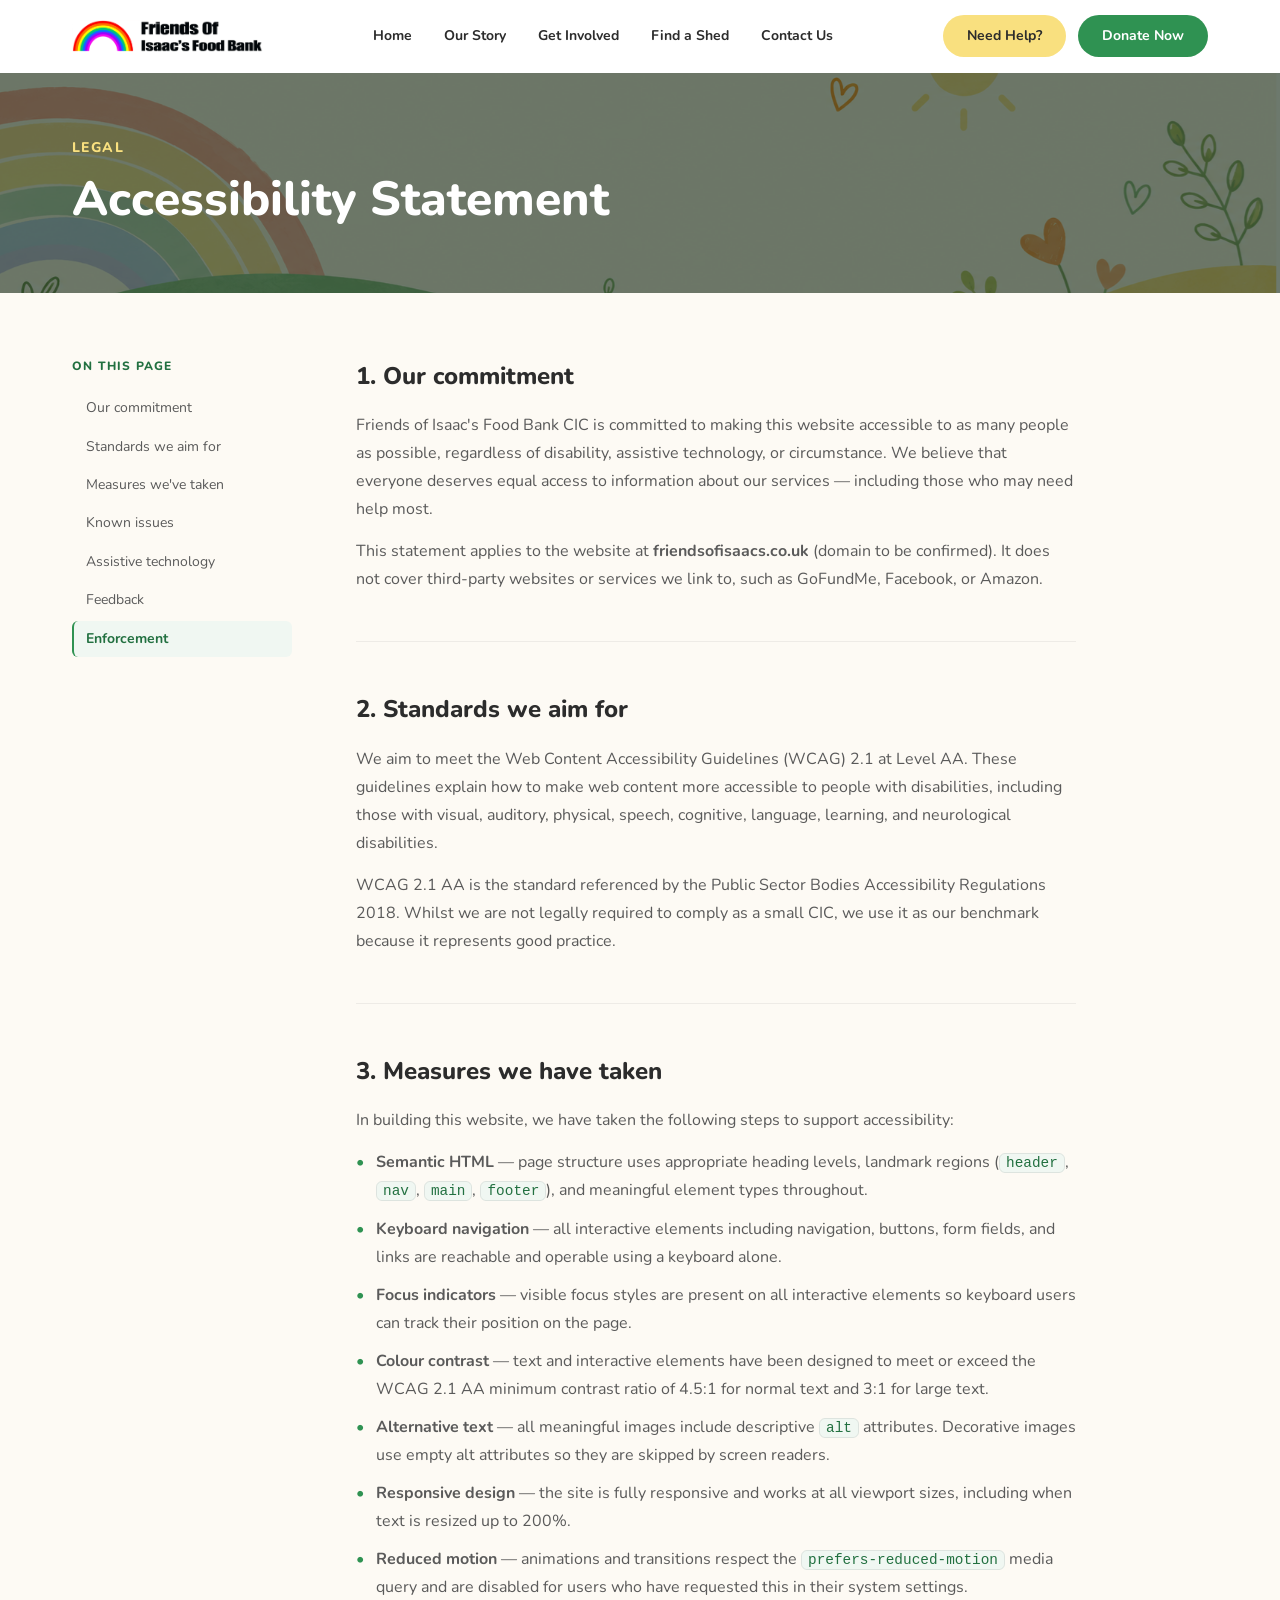
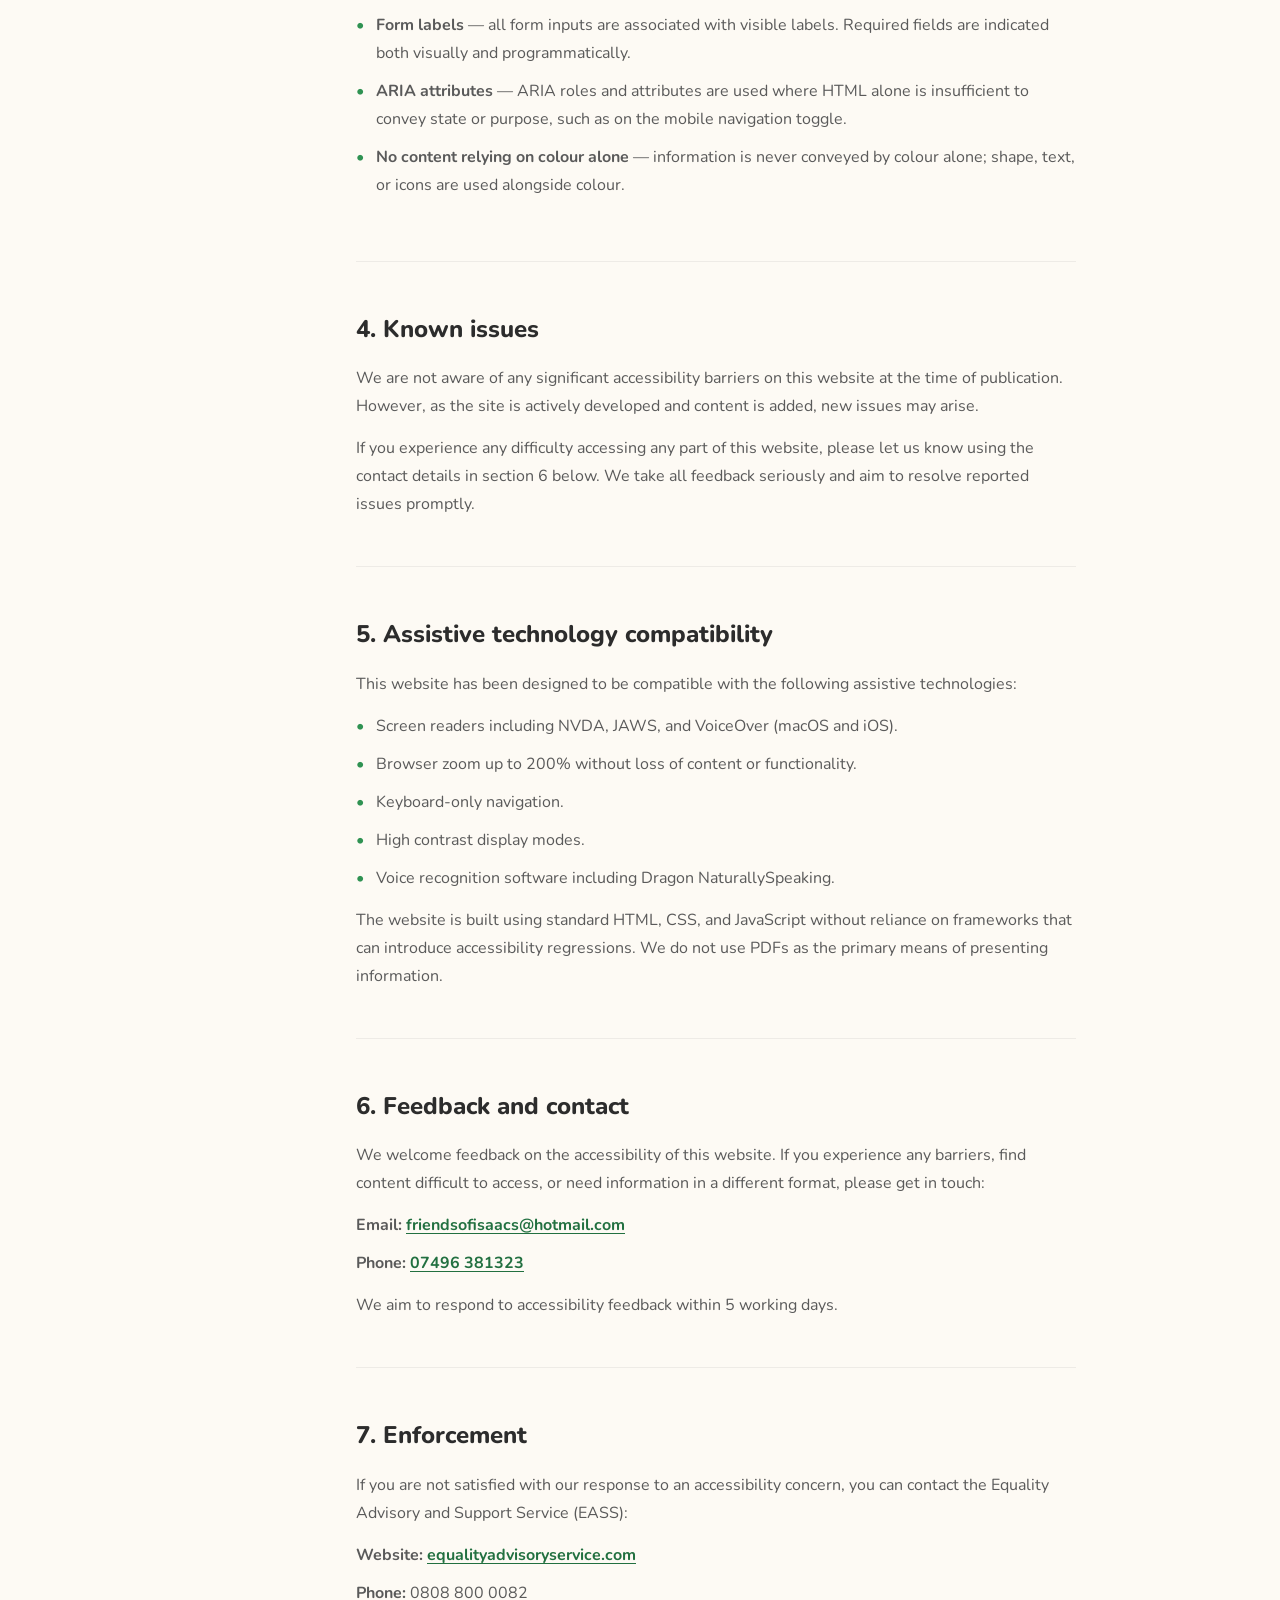
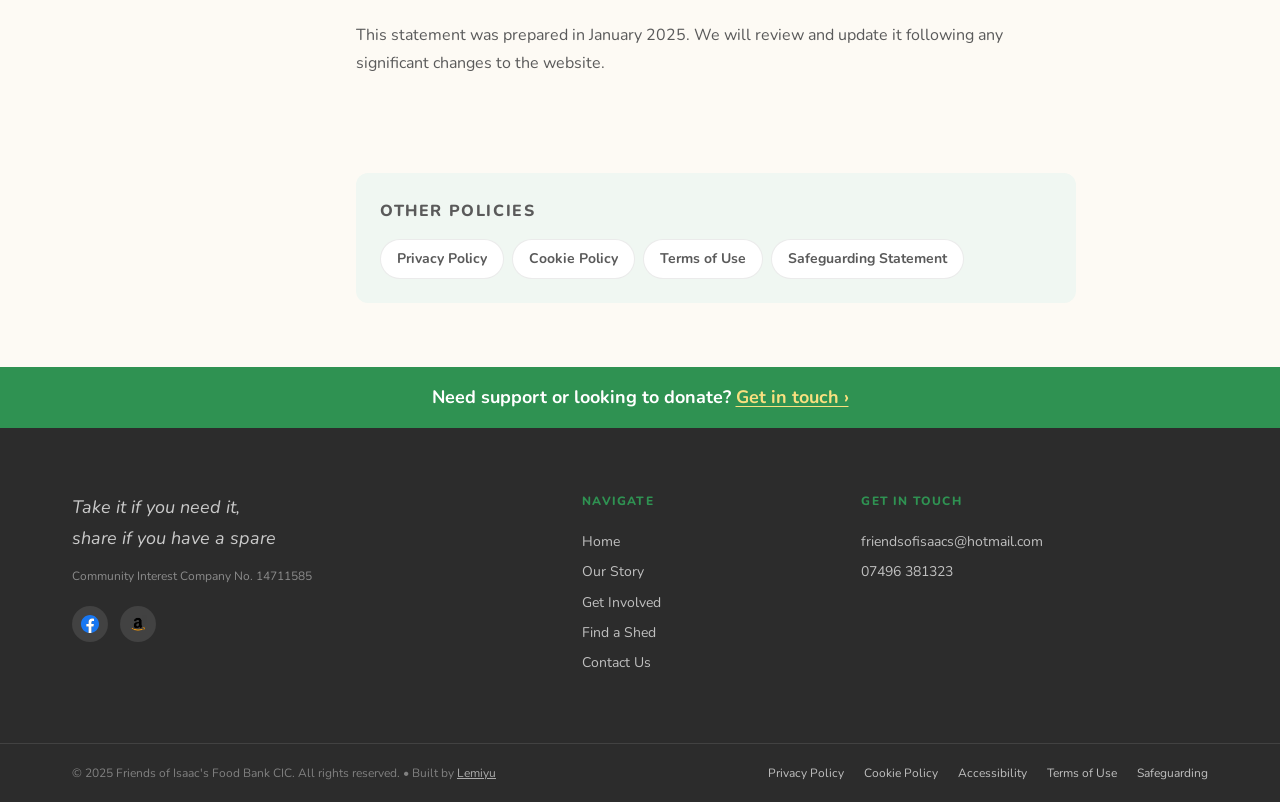
==== accessibility.html @ 3e91b2fd "100626 FD Final development push" ====
<!DOCTYPE html>
<html lang="en">
<head>
  <meta charset="UTF-8" />
  <meta name="viewport" content="width=device-width, initial-scale=1.0" />
  <meta name="description" content="Accessibility Statement for Friends of Isaac's Food Bank CIC. Our commitment to making this website accessible to everyone." />
  <title>Accessibility Statement | Friends of Isaac's Food Bank</title>
  <link rel="preconnect" href="https://fonts.googleapis.com" />
  <link rel="preconnect" href="https://fonts.gstatic.com" crossorigin />
  <link href="https://fonts.googleapis.com/css2?family=Nunito:wght@400;700;800&display=swap" rel="stylesheet" />
  <link rel="stylesheet" href="base.css" />
  <link rel="stylesheet" href="legal.css" />
</head>
<body>

  <!-- ============================================================
       HEADER / NAV
       ============================================================ -->
  <header class="site-header" id="site-header">
    <div class="container header-inner">

      <a href="/" class="header-logo" aria-label="Friends of Isaac's Food Bank — home">
        <img src="assets/foi-logo.webp" alt="Friends of Isaac's Food Bank" height="48" />
      </a>

      <nav class="header-nav" id="header-nav" aria-label="Main navigation">
        <ul class="nav-list">
          <li><a href="/" class="nav-link">Home</a></li>
          <li><a href="/our-story.html" class="nav-link">Our Story</a></li>
          <li><a href="/get-involved.html" class="nav-link">Get Involved</a></li>
          <li><a href="/find-a-shed.html" class="nav-link">Find a Shed</a></li>
          <li><a href="/contact.html" class="nav-link">Contact Us</a></li>
        </ul>
        <div class="nav-mobile-ctas">
          <a href="/contact.html?type=donate" class="btn btn--primary nav-mobile-btn">Donate Now</a>
          <a href="/contact.html?type=help" class="btn btn--secondary-yellow nav-mobile-btn">Need Help?</a>
        </div>
      </nav>

      <div class="header-actions">
        <a href="/contact.html?type=help" class="btn btn--secondary-yellow header-cta header-cta--help">Need Help?</a>
        <a href="/contact.html?type=donate" class="btn btn--primary header-cta">Donate Now</a>
        <button class="hamburger" id="hamburger" aria-label="Open menu" aria-expanded="false" aria-controls="header-nav">
          <img src="assets/hamburger-menu.svg" alt="" aria-hidden="true" id="hamburger-icon" width="28" height="28" />
        </button>
      </div>

    </div>
  </header>


  <!-- ============================================================
       PAGE HERO
       ============================================================ -->
  <section class="page-hero" aria-label="Accessibility Statement">
    <div class="container page-hero-inner">
      <p class="section-label">Legal</p>
      <h1 class="heading-xl">Accessibility Statement</h1>
      <p class="legal-meta">Last updated: January 2025 &bull; Friends of Isaac's Food Bank CIC &bull; Company No. 14711585</p>
    </div>
  </section>


  <!-- ============================================================
       CONTENT
       ============================================================ -->
  <section class="section legal-section">
    <div class="container legal-layout">

      <!-- Sidebar nav -->
      <nav class="legal-nav" aria-label="Jump to section">
        <p class="legal-nav-heading">On this page</p>
        <ul>
          <li><a href="#our-commitment" class="legal-nav-link">Our commitment</a></li>
          <li><a href="#standards" class="legal-nav-link">Standards we aim for</a></li>
          <li><a href="#measures" class="legal-nav-link">Measures we've taken</a></li>
          <li><a href="#known-issues" class="legal-nav-link">Known issues</a></li>
          <li><a href="#assistive-tech" class="legal-nav-link">Assistive technology</a></li>
          <li><a href="#feedback" class="legal-nav-link">Feedback</a></li>
          <li><a href="#enforcement" class="legal-nav-link">Enforcement</a></li>
        </ul>
      </nav>

      <!-- Body -->
      <div class="legal-body">

        <section class="legal-block" id="our-commitment">
          <h2 class="legal-h2">1. Our commitment</h2>
          <p>Friends of Isaac's Food Bank CIC is committed to making this website accessible to as many people as possible, regardless of disability, assistive technology, or circumstance. We believe that everyone deserves equal access to information about our services — including those who may need help most.</p>
          <p>This statement applies to the website at <strong>friendsofisaacs.co.uk</strong> (domain to be confirmed). It does not cover third-party websites or services we link to, such as GoFundMe, Facebook, or Amazon.</p>
        </section>

        <section class="legal-block" id="standards">
          <h2 class="legal-h2">2. Standards we aim for</h2>
          <p>We aim to meet the Web Content Accessibility Guidelines (WCAG) 2.1 at Level AA. These guidelines explain how to make web content more accessible to people with disabilities, including those with visual, auditory, physical, speech, cognitive, language, learning, and neurological disabilities.</p>
          <p>WCAG 2.1 AA is the standard referenced by the Public Sector Bodies Accessibility Regulations 2018. Whilst we are not legally required to comply as a small CIC, we use it as our benchmark because it represents good practice.</p>
        </section>

        <section class="legal-block" id="measures">
          <h2 class="legal-h2">3. Measures we have taken</h2>
          <p>In building this website, we have taken the following steps to support accessibility:</p>
          <ul class="legal-list">
            <li><strong>Semantic HTML</strong> — page structure uses appropriate heading levels, landmark regions (<code>header</code>, <code>nav</code>, <code>main</code>, <code>footer</code>), and meaningful element types throughout.</li>
            <li><strong>Keyboard navigation</strong> — all interactive elements including navigation, buttons, form fields, and links are reachable and operable using a keyboard alone.</li>
            <li><strong>Focus indicators</strong> — visible focus styles are present on all interactive elements so keyboard users can track their position on the page.</li>
            <li><strong>Colour contrast</strong> — text and interactive elements have been designed to meet or exceed the WCAG 2.1 AA minimum contrast ratio of 4.5:1 for normal text and 3:1 for large text.</li>
            <li><strong>Alternative text</strong> — all meaningful images include descriptive <code>alt</code> attributes. Decorative images use empty alt attributes so they are skipped by screen readers.</li>
            <li><strong>Responsive design</strong> — the site is fully responsive and works at all viewport sizes, including when text is resized up to 200%.</li>
            <li><strong>Reduced motion</strong> — animations and transitions respect the <code>prefers-reduced-motion</code> media query and are disabled for users who have requested this in their system settings.</li>
            <li><strong>Form labels</strong> — all form inputs are associated with visible labels. Required fields are indicated both visually and programmatically.</li>
            <li><strong>ARIA attributes</strong> — ARIA roles and attributes are used where HTML alone is insufficient to convey state or purpose, such as on the mobile navigation toggle.</li>
            <li><strong>No content relying on colour alone</strong> — information is never conveyed by colour alone; shape, text, or icons are used alongside colour.</li>
          </ul>
        </section>

        <section class="legal-block" id="known-issues">
          <h2 class="legal-h2">4. Known issues</h2>
          <p>We are not aware of any significant accessibility barriers on this website at the time of publication. However, as the site is actively developed and content is added, new issues may arise.</p>
          <p>If you experience any difficulty accessing any part of this website, please let us know using the contact details in section 6 below. We take all feedback seriously and aim to resolve reported issues promptly.</p>
        </section>

        <section class="legal-block" id="assistive-tech">
          <h2 class="legal-h2">5. Assistive technology compatibility</h2>
          <p>This website has been designed to be compatible with the following assistive technologies:</p>
          <ul class="legal-list">
            <li>Screen readers including NVDA, JAWS, and VoiceOver (macOS and iOS).</li>
            <li>Browser zoom up to 200% without loss of content or functionality.</li>
            <li>Keyboard-only navigation.</li>
            <li>High contrast display modes.</li>
            <li>Voice recognition software including Dragon NaturallySpeaking.</li>
          </ul>
          <p>The website is built using standard HTML, CSS, and JavaScript without reliance on frameworks that can introduce accessibility regressions. We do not use PDFs as the primary means of presenting information.</p>
        </section>

        <section class="legal-block" id="feedback">
          <h2 class="legal-h2">6. Feedback and contact</h2>
          <p>We welcome feedback on the accessibility of this website. If you experience any barriers, find content difficult to access, or need information in a different format, please get in touch:</p>
          <ul class="legal-list legal-list--plain">
            <li><strong>Email:</strong> <a href="mailto:friendsofisaacs@hotmail.com" class="legal-link">friendsofisaacs@hotmail.com</a></li>
            <li><strong>Phone:</strong> <a href="tel:07496381323" class="legal-link">07496 381323</a></li>
          </ul>
          <p>We aim to respond to accessibility feedback within 5 working days.</p>
        </section>

        <section class="legal-block" id="enforcement">
          <h2 class="legal-h2">7. Enforcement</h2>
          <p>If you are not satisfied with our response to an accessibility concern, you can contact the Equality Advisory and Support Service (EASS):</p>
          <ul class="legal-list legal-list--plain">
            <li><strong>Website:</strong> <a href="https://www.equalityadvisoryservice.com" target="_blank" rel="noopener noreferrer" class="legal-link">equalityadvisoryservice.com</a></li>
            <li><strong>Phone:</strong> 0808 800 0082</li>
          </ul>
          <p>This statement was prepared in January 2025. We will review and update it following any significant changes to the website.</p>
        </section>

        <div class="legal-other-docs">
          <p class="legal-other-docs-label">Other policies</p>
          <div class="legal-other-docs-links">
            <a href="/privacy-policy.html" class="legal-other-link">Privacy Policy</a>
            <a href="/cookie-policy.html" class="legal-other-link">Cookie Policy</a>
            <a href="/terms.html" class="legal-other-link">Terms of Use</a>
            <a href="/safeguarding.html" class="legal-other-link">Safeguarding Statement</a>
          </div>
        </div>

      </div>
    </div>
  </section>


  <!-- ============================================================
       PRE-FOOTER CTA STRIPE
       ============================================================ -->
  <div class="prefooter-stripe">
    <div class="container prefooter-inner">
      <p class="prefooter-text">Need support or looking to donate? <a href="/contact.html" class="prefooter-link">Get in touch &rsaquo;</a></p>
    </div>
  </div>


  <!-- ============================================================
       FOOTER
       ============================================================ -->
  <footer class="site-footer" aria-label="Site footer">
    <div class="container footer-inner">

      <div class="footer-brand">
        <p class="footer-tagline">Take it if you need it,<br />share if you have a spare</p>
        <p class="footer-cic">Community Interest Company No. 14711585</p>
        <div class="footer-social">
          <a href="https://www.facebook.com/FriendsofIsaacsFoodBank" target="_blank" rel="noopener noreferrer" aria-label="Facebook" class="footer-social-link">
            <img src="assets/facebook.svg" alt="Facebook" width="18" height="18" />
          </a>
          <a href="https://www.amazon.co.uk/hz/wishlist/ls/SWV1YE7PH01U?ref_=wl_share" target="_blank" rel="noopener noreferrer" aria-label="Amazon Wishlist" class="footer-social-link">
            <img src="assets/amazon.avif" alt="Amazon Wishlist" width="18" height="18" />
          </a>
        </div>
      </div>

      <nav class="footer-nav" aria-label="Footer navigation">
        <p class="footer-nav-heading">Navigate</p>
        <ul>
          <li><a href="/" class="footer-link">Home</a></li>
          <li><a href="/our-story.html" class="footer-link">Our Story</a></li>
          <li><a href="/get-involved.html" class="footer-link">Get Involved</a></li>
          <li><a href="/find-a-shed.html" class="footer-link">Find a Shed</a></li>
          <li><a href="/contact.html" class="footer-link">Contact Us</a></li>
        </ul>
      </nav>

      <div class="footer-contact">
        <p class="footer-nav-heading">Get in Touch</p>
        <ul>
          <li><a href="mailto:friendsofisaacs@hotmail.com" class="footer-link">friendsofisaacs@hotmail.com</a></li>
          <li><a href="tel:07496381323" class="footer-link">07496 381323</a></li>
        </ul>
      </div>

    </div>

    <div class="footer-legal">
      <div class="container footer-legal-inner">
        <p>&copy; 2025 Friends of Isaac's Food Bank CIC. All rights reserved. &bull; Built by <a href="https://www.lemiyu.com" target="_blank" rel="noopener noreferrer" class="footer-legal-link">Lemiyu</a></p>
        <ul class="footer-legal-links">
          <li><a href="/privacy-policy.html" class="footer-link">Privacy Policy</a></li>
          <li><a href="/cookie-policy.html" class="footer-link">Cookie Policy</a></li>
          <li><a href="/accessibility.html" class="footer-link">Accessibility</a></li>
          <li><a href="/terms.html" class="footer-link">Terms of Use</a></li>
          <li><a href="/safeguarding.html" class="footer-link">Safeguarding</a></li>
        </ul>
      </div>
    </div>
  </footer>


  <!-- ============================================================
       JAVASCRIPT
       ============================================================ -->
  <script>
    const hamburger = document.getElementById('hamburger');
    const hamburgerIcon = document.getElementById('hamburger-icon');
    const nav = document.getElementById('header-nav');

    hamburger.addEventListener('click', () => {
      const isOpen = nav.classList.toggle('is-open');
      hamburger.setAttribute('aria-expanded', isOpen);
      hamburger.setAttribute('aria-label', isOpen ? 'Close menu' : 'Open menu');
      hamburgerIcon.src = isOpen ? 'assets/hamburger-close.svg' : 'assets/hamburger-menu.svg';
    });

    document.addEventListener('click', (e) => {
      if (!hamburger.contains(e.target) && !nav.contains(e.target)) {
        nav.classList.remove('is-open');
        hamburger.setAttribute('aria-expanded', false);
        hamburger.setAttribute('aria-label', 'Open menu');
        hamburgerIcon.src = 'assets/hamburger-menu.svg';
      }
    });

    document.addEventListener('keydown', (e) => {
      if (e.key === 'Escape' && nav.classList.contains('is-open')) {
        nav.classList.remove('is-open');
        hamburger.setAttribute('aria-expanded', false);
        hamburger.setAttribute('aria-label', 'Open menu');
        hamburgerIcon.src = 'assets/hamburger-menu.svg';
        hamburger.focus();
      }
    });

    const header = document.getElementById('site-header');
    window.addEventListener('scroll', () => {
      header.classList.toggle('is-scrolled', window.scrollY > 10);
    });

    const sections = document.querySelectorAll('.legal-block');
    const navLinks = document.querySelectorAll('.legal-nav-link');

    const observer = new IntersectionObserver((entries) => {
      entries.forEach(entry => {
        if (entry.isIntersecting) {
          navLinks.forEach(link => link.classList.remove('is-active'));
          const active = document.querySelector(`.legal-nav-link[href="#${entry.target.id}"]`);
          if (active) active.classList.add('is-active');
        }
      });
    }, { rootMargin: '-20% 0px -70% 0px' });

    sections.forEach(s => observer.observe(s));
  </script>

</body>
</html>
---- base.css ----
/* ============================================================
   BASE.CSS — Friends of Isaac's Food Bank CIC
   Global tokens, resets, and utility classes
   ============================================================ */

/* ------------------------------------------------------------
   1. DESIGN TOKENS
   ------------------------------------------------------------ */
:root {

  /* Colours */
  --primary:        #2f9252;
  --primary-dark:   #227040;
  --secondary:      #F9E07F;
  --accent:         #F4A96A;
  --bg-light:       #FDFAF4;
  --bg-section:     #F0F7F2;
  --text-dark:      #2C2C2C;
  --text-mid:       #5A5A5A;
  --white:          #FFFFFF;

  /* Typography */
  --font-base:      'Nunito', sans-serif;
  --fw-regular:     400;
  --fw-bold:        700;
  --fw-extrabold:   800;

  --fs-xs:          0.75rem;    /* 12px */
  --fs-sm:          0.875rem;   /* 14px */
  --fs-base:        1rem;       /* 16px */
  --fs-md:          1.125rem;   /* 18px */
  --fs-lg:          1.25rem;    /* 20px */
  --fs-xl:          1.5rem;     /* 24px */
  --fs-2xl:         2rem;       /* 32px */
  --fs-3xl:         2.5rem;     /* 40px */
  --fs-4xl:         3rem;       /* 48px */

  --lh-tight:       1.2;
  --lh-base:        1.6;
  --lh-relaxed:     1.75;

  /* Layout */
  --max-width:      1200px;
  --padding-x:      32px;
  --padding-x-mob:  16px;
  --padding-y:      64px;
  --padding-y-mob:  32px;

  /* Border radius */
  --radius-sm:      6px;
  --radius-md:      12px;
  --radius-lg:      20px;
  --radius-full:    9999px;

  /* Shadows */
  --shadow-sm:      0 1px 3px rgba(0,0,0,0.08);
  --shadow-md:      0 4px 16px rgba(0,0,0,0.10);
  --shadow-lg:      0 8px 32px rgba(0,0,0,0.12);

  /* Transitions */
  --transition:     0.2s ease;

  /* Nav */
  --nav-height:     72px;
}

/* ------------------------------------------------------------
   2. RESET & BASE
   ------------------------------------------------------------ */
*, *::before, *::after {
  box-sizing: border-box;
  margin: 0;
  padding: 0;
}

html {
  scroll-behavior: smooth;
}

body {
  font-family: var(--font-base);
  font-size: var(--fs-base);
  font-weight: var(--fw-regular);
  color: var(--text-dark);
  background-color: var(--bg-light);
  line-height: var(--lh-base);
  -webkit-font-smoothing: antialiased;
}

img, svg {
  display: block;
  max-width: 100%;
}

a {
  color: inherit;
  text-decoration: none;
}

ul, ol {
  list-style: none;
}

button {
  font-family: var(--font-base);
  cursor: pointer;
  border: none;
  background: none;
}

/* ------------------------------------------------------------
   3. CONTAINER
   ------------------------------------------------------------ */
.container {
  width: 100%;
  max-width: var(--max-width);
  margin-left: auto;
  margin-right: auto;
  padding-left: var(--padding-x);
  padding-right: var(--padding-x);
}

@media (max-width: 768px) {
  .container {
    padding-left: var(--padding-x-mob);
    padding-right: var(--padding-x-mob);
  }
}

/* ------------------------------------------------------------
   4. SECTION SPACING
   ------------------------------------------------------------ */
.section {
  padding-top: var(--padding-y);
  padding-bottom: var(--padding-y);
}

.section--alt {
  background-color: var(--bg-section);
}

@media (max-width: 768px) {
  .section {
    padding-top: var(--padding-y-mob);
    padding-bottom: var(--padding-y-mob);
  }
}

/* ------------------------------------------------------------
   5. TYPOGRAPHY UTILITIES
   ------------------------------------------------------------ */
.heading-xl {
  font-size: var(--fs-4xl);
  font-weight: var(--fw-extrabold);
  line-height: var(--lh-tight);
}

.heading-lg {
  font-size: var(--fs-3xl);
  font-weight: var(--fw-extrabold);
  line-height: var(--lh-tight);
}

.heading-md {
  font-size: var(--fs-2xl);
  font-weight: var(--fw-extrabold);
  line-height: var(--lh-tight);
}

.heading-sm {
  font-size: var(--fs-xl);
  font-weight: var(--fw-bold);
  line-height: var(--lh-tight);
}

.subheading {
  font-size: var(--fs-md);
  font-weight: var(--fw-regular);
  color: var(--text-mid);
  line-height: var(--lh-relaxed);
}

.section-label {
  font-size: var(--fs-sm);
  font-weight: var(--fw-extrabold);
  text-transform: uppercase;
  letter-spacing: 0.1em;
  color: var(--primary-dark);
  margin-bottom: 8px;
}

@media (max-width: 768px) {
  .heading-xl { font-size: var(--fs-3xl); }
  .heading-lg { font-size: var(--fs-2xl); }
  .heading-md { font-size: var(--fs-xl); }
}

/* ------------------------------------------------------------
   6. BUTTONS
   ------------------------------------------------------------ */
.btn {
  display: inline-flex;
  align-items: center;
  justify-content: center;
  gap: 8px;
  padding: 14px 28px;
  font-size: var(--fs-base);
  font-weight: var(--fw-bold);
  border-radius: var(--radius-full);
  transition: background-color var(--transition), transform var(--transition), box-shadow var(--transition);
  white-space: nowrap;
}

.btn:hover {
  transform: translateY(-1px);
  box-shadow: var(--shadow-md);
}

.btn:active {
  transform: translateY(0);
}

.btn--primary {
  background-color: var(--primary);
  color: var(--white);
  padding-left: 24px;
  padding-right: 24px;
}

.btn--primary:hover {
  background-color: var(--primary-dark);
}

.btn--secondary {
  background-color: var(--white);
  color: var(--text-dark);
  border: 2px solid var(--white);
  padding-left: 24px;
  padding-right: 24px;
}

.btn--secondary:hover {
  background-color: transparent;
  color: var(--white);
}

.btn--outline {
  background-color: transparent;
  color: var(--primary-dark);
  border: 2px solid var(--primary);
}

.btn--outline:hover {
  background-color: var(--primary);
  color: var(--white);
}

/* ------------------------------------------------------------
   7. CARDS
   ------------------------------------------------------------ */
.card {
  background-color: var(--white);
  border-radius: var(--radius-md);
  box-shadow: var(--shadow-sm);
  overflow: hidden;
}

/* ------------------------------------------------------------
   8. VISUALLY HIDDEN (Accessibility)
   ------------------------------------------------------------ */
.visually-hidden {
  position: absolute;
  width: 1px;
  height: 1px;
  padding: 0;
  margin: -1px;
  overflow: hidden;
  clip: rect(0,0,0,0);
  white-space: nowrap;
  border: 0;
}

/* ------------------------------------------------------------
   9. REDUCED MOTION
   ------------------------------------------------------------ */
@media (prefers-reduced-motion: reduce) {
  *, *::before, *::after {
    animation-duration: 0.01ms !important;
    transition-duration: 0.01ms !important;
  }
}

/* ------------------------------------------------------------
   10. MOBILE BUTTON FULL WIDTH
   ------------------------------------------------------------ */
@media (max-width: 768px) {
  .btn {
    justify-content: center;
  }
}


/* ============================================================
   INDEX.CSS — Friends of Isaac's Food Bank CIC
   Homepage-specific styles
   ============================================================ */


/* ------------------------------------------------------------
   HEADER
   ------------------------------------------------------------ */
.site-header {
  position: sticky;
  top: 0;
  z-index: 100;
  background-color: var(--white);
  border-bottom: 1px solid transparent;
  transition: border-color var(--transition), box-shadow var(--transition);
}

.site-header.is-scrolled {
  border-color: rgba(0,0,0,0.08);
  box-shadow: var(--shadow-sm);
}

.header-inner {
  display: flex;
  align-items: center;
  justify-content: space-between;
  gap: 24px;
  height: var(--nav-height);
}

.header-logo img {
  height: 32px;
  width: auto;
}

/* Nav */
.header-nav {
  flex: 1;
}

.nav-list {
  display: flex;
  align-items: center;
  justify-content: center;
  gap: 4px;
}

.nav-link {
  font-size: var(--fs-sm);
  font-weight: var(--fw-bold);
  color: var(--text-dark);
  padding: 8px 14px;
  border-radius: var(--radius-full);
  transition: background-color var(--transition), color var(--transition);
}

.nav-link:hover,
.nav-link--active {
  background-color: var(--bg-section);
  color: var(--primary-dark);
}

/* Mobile CTA buttons — hidden on desktop */
.nav-mobile-ctas {
  display: none;
}

/* Header actions */
.header-actions {
  display: flex;
  align-items: center;
  gap: 12px;
  flex-shrink: 0;
}

.header-cta {
  padding: 10px 24px;
  font-size: var(--fs-sm);
}

/* Hamburger — hidden on desktop */
.hamburger {
  display: none;
  align-items: center;
  justify-content: center;
  width: 40px;
  height: 40px;
  flex-shrink: 0;
  background: none;
  border: none;
  padding: 0;
}

/* Secondary yellow button */
.btn--secondary-yellow {
  background-color: var(--secondary);
  color: var(--text-dark);
 padding-left: 24px;
 padding-right: 24px;
}

.btn--secondary-yellow:hover {
  background-color: #f3ce47;
}

/* Mobile nav */
@media (max-width: 999px) {

  .hamburger {
    display: flex;
  }

  .header-nav {
    display: none;
    position: absolute;
    top: var(--nav-height);
    left: 0;
    right: 0;
    background-color: var(--white);
    border-bottom: 1px solid rgba(0,0,0,0.08);
    box-shadow: var(--shadow-md);
    padding: 16px var(--padding-x-mob) 24px;
  }

  .header-nav.is-open {
    display: block;
  }

  .nav-list {
    flex-direction: column;
    align-items: stretch;
    gap: 4px;
  }

  .nav-link {
    display: block;
    width: 100%;
    padding: 12px 16px;
    font-size: var(--fs-base);
  }

  .nav-mobile-ctas {
    display: flex;
    flex-direction: column;
    gap: 10px;
    margin-top: 16px;
    padding-top: 16px;
    border-top: 1px solid rgba(0,0,0,0.06);
  }

  .nav-mobile-btn {
    width: 100%;
    justify-content: center;
    padding: 14px;
  }

  .header-cta--help {
    display: none;
  }

  .header-cta:not(.header-cta--help) {
    display: none;
  }
}


/* ------------------------------------------------------------
   HERO
   ------------------------------------------------------------ */
.hero {
  position: relative;
  min-height: 600px;
  display: flex;
  align-items: center;
}

.hero-media {
  position: absolute;
  inset: 0;
  z-index: 0;
}

.hero-img {
  width: 100%;
  height: 100%;
  object-fit: cover;
  object-position: center top;
}

.hero-overlay {
  position: absolute;
  inset: 0;
  background: linear-gradient(
    to right,
    rgba(20, 40, 20, 0.78) 0%,
    rgba(20, 40, 20, 0.50) 55%,
    rgba(20, 40, 20, 0.15) 100%
  );
}

.hero-content {
  position: relative;
  z-index: 1;
  padding-top: var(--padding-y);
  padding-bottom: var(--padding-y);
  color: var(--white);
}

.hero-eyebrow {
  font-size: var(--fs-sm);
  font-weight: var(--fw-extrabold);
  text-transform: uppercase;
  letter-spacing: 0.12em;
  color: var(--secondary);
  margin-bottom: 16px;
}

.hero-headline {
  font-size: 4rem;
  font-weight: var(--fw-extrabold);
  line-height: var(--lh-tight);
  margin-bottom: 20px;
  max-width: 720px;
}

.hero-sub {
  font-size: var(--fs-xl);
  font-weight: 700;
  line-height: var(--lh-relaxed);
  color: rgba(255,255,255,0.88);
  max-width: 520px;
  margin-bottom: 36px;
}

.hero-actions {
  display: flex;
  gap: 16px;
  flex-wrap: wrap;
}

@media (max-width: 768px) {
  .hero {
    min-height: 500px;
  }
  
  .hero-sub {
    display: none;
    }

  .hero-headline {
    font-size: var(--fs-4xl);
  }
  .hero-content {
    padding-top: var(--padding-y-mob);
    padding-bottom: var(--padding-y-mob);
  }
}

@media (max-width: 480px) {
  .hero-headline {
    font-size: var(--fs-3xl);
  }
  .hero-actions {
    flex-direction: column;
  }
  .hero-actions .btn {
    width: 100%;
    text-align: center;
  }
}

@media (max-width: 768px) {
  .hero-img {
    object-position: center right;
  }
}

/* ------------------------------------------------------------
   IMPACT STRIP
   ------------------------------------------------------------ */
.impact-grid {
  display: grid;
  grid-template-columns: repeat(3, 1fr);
  gap: 24px;
}

.impact-card {
  background-color: var(--white);
  border-radius: var(--radius-md);
  box-shadow: var(--shadow-sm);
  overflow: hidden;
  display: flex;
  flex-direction: column;
  transition: box-shadow var(--transition), transform var(--transition);
}

.impact-card:hover {
  box-shadow: var(--shadow-md);
  transform: translateY(-2px);
}

.impact-icon {
  height: 180px;
  overflow: hidden;
}

.impact-icon-img {
  width: 100%;
  height: 100%;
  object-fit: cover;
}

.impact-card-title {
  font-size: var(--fs-xl);
  font-weight: var(--fw-extrabold);
  padding: 20px 24px 8px;
}

.impact-card-text {
  font-size: var(--fs-sm);
  color: var(--text-mid);
  padding: 0 24px;
  line-height: var(--lh-relaxed);
  flex: 1;
}

.impact-card-btn {
  margin: 20px 24px 24px;
  align-self: flex-start;
}

@media (max-width: 768px) {
  .impact-grid {
    grid-template-columns: 1fr;
    gap: 16px;
  }
  .impact-icon {
    height: 200px;
  }
}


/* ------------------------------------------------------------
   STORY BRIEF
   ------------------------------------------------------------ */
.story-brief-inner {
  display: grid;
  grid-template-columns: 1fr 1fr;
  gap: 64px;
  align-items: center;
}

.story-brief-text {
  display: flex;
  flex-direction: column;
  align-items: flex-start;
  gap: 16px;
}

.story-img {
  width: 100%;
  height: 420px;
  object-fit: cover;
  border-radius: var(--radius-lg);
  box-shadow: var(--shadow-lg);
}

@media (max-width: 900px) {
  .story-brief-inner {
    grid-template-columns: 1fr;
    gap: 32px;
  }
  .story-img {
    height: 280px;
  }
}


/* ------------------------------------------------------------
   GET INVOLVED
   ------------------------------------------------------------ */
.section-header {
  text-align: center;
  margin-bottom: 48px;
}

.section-header .heading-md {
  margin-top: 8px;
}

.get-involved-grid {
  display: grid;
  grid-template-columns: repeat(3, 1fr);
  gap: 24px;
}

.gi-card {
  background-color: var(--white);
  border-radius: var(--radius-md);
  box-shadow: var(--shadow-sm);
  overflow: hidden;
  display: flex;
  flex-direction: column;
  transition: box-shadow var(--transition), transform var(--transition);
}

.gi-card:hover {
  box-shadow: var(--shadow-md);
  transform: translateY(-2px);
}

.gi-card-img-wrap {
  height: 220px;
  overflow: hidden;
}

.gi-card-img {
  width: 100%;
  height: 100%;
  object-fit: cover;
  transition: transform 0.4s ease;
}

.gi-card:hover .gi-card-img {
  transform: scale(1.03);
}

.gi-card-body {
  padding: 24px;
  display: flex;
  flex-direction: column;
  gap: 12px;
  flex: 1;
}

.gi-card-title {
  font-size: var(--fs-lg);
  font-weight: var(--fw-extrabold);
}

.gi-card-text {
  font-size: var(--fs-sm);
  color: var(--text-mid);
  line-height: var(--lh-relaxed);
  flex: 1;
}

@media (max-width: 900px) {
  .get-involved-grid {
    grid-template-columns: 1fr;
    gap: 16px;
  }
  .gi-card-img-wrap {
    height: 200px;
  }
}


/* ------------------------------------------------------------
   DONATE STRIP
   ------------------------------------------------------------ */
.donate-strip {
  background-color: var(--bg-section);
  padding-top: var(--padding-y);
  padding-bottom: var(--padding-y);
}

.donate-strip-inner {
  display: grid;
  grid-template-columns: 1fr 1fr;
  gap: 64px;
  align-items: center;
}

.donate-strip-label {
  color: var(--primary-dark);
}

.donate-strip-heading {
  margin-top: 8px;
  margin-bottom: 12px;
}

.donate-strip-sub {
  font-size: var(--fs-base);
  color: var(--text-mid);
  line-height: var(--lh-relaxed);
}

.donate-strip-form {
  background-color: var(--white);
  border-radius: var(--radius-lg);
  padding: 32px;
  box-shadow: var(--shadow-md);
}

.donate-amounts {
  display: flex;
  gap: 10px;
  flex-wrap: wrap;
  margin-bottom: 20px;
}

.donate-amount {
  flex: 1;
  min-width: 56px;
  padding: 12px 8px;
  border-radius: var(--radius-full);
  border: 2px solid rgba(0,0,0,0.10);
  font-size: var(--fs-base);
  font-weight: var(--fw-bold);
  color: var(--text-dark);
  background-color: var(--bg-light);
  transition: border-color var(--transition), background-color var(--transition), color var(--transition);
  cursor: pointer;
  text-align: center;
}

.donate-amount:hover {
  border-color: var(--primary);
  background-color: var(--bg-section);
}

.donate-amount.is-selected {
  background-color: var(--primary);
  border-color: var(--primary);
  color: var(--white);
}

.donate-custom-wrap {
  margin-bottom: 20px;
}

.donate-custom-label {
  display: block;
  font-size: var(--fs-sm);
  font-weight: var(--fw-bold);
  color: var(--text-mid);
  margin-bottom: 8px;
}

.donate-input-wrap {
  position: relative;
}

.donate-pound {
  position: absolute;
  left: 16px;
  top: 50%;
  transform: translateY(-50%);
  font-weight: var(--fw-bold);
  color: var(--text-mid);
  pointer-events: none;
}

.donate-input {
  width: 100%;
  padding: 12px 16px 12px 32px;
  border: 2px solid rgba(0,0,0,0.10);
  border-radius: var(--radius-full);
  font-family: var(--font-base);
  font-size: var(--fs-base);
  font-weight: var(--fw-bold);
  color: var(--text-dark);
  background-color: var(--bg-light);
  transition: border-color var(--transition);
  outline: none;
}

.donate-input:focus {
  border-color: var(--primary);
}

/* Remove number input spinners */
.donate-input::-webkit-outer-spin-button,
.donate-input::-webkit-inner-spin-button {
  -webkit-appearance: none;
  margin: 0;
}
.donate-input[type=number] {
  -moz-appearance: textfield;
}

.donate-actions {
  display: flex;
  flex-direction: column;
  gap: 12px;
  margin-bottom: 12px;
}

.donate-now-main {
  width: 100%;
  justify-content: center;
  padding: 16px;
  font-size: var(--fs-md);
}

.donate-submit,
.donate-wishlist {
  flex: 1;
  justify-content: center;
}

/* Secondary row — GoFundMe + Amazon side by side */
.donate-actions .btn--outline {
  display: inline-flex;
}

.donate-note {
  font-size: var(--fs-xs);
  color: var(--text-mid);
  text-align: center;
}

/* Secondary buttons row */
.donate-actions-secondary {
  display: flex;
  gap: 12px;
}

@media (max-width: 900px) {
  .donate-strip-inner {
    grid-template-columns: 1fr;
    gap: 32px;
  }
}

@media (max-width: 480px) {
  .donate-strip-form {
    padding: 24px 20px;
  }
  .donate-actions-secondary {
    flex-direction: column;
  }
}

@media (max-width: 768px) {
  .donate-strip {
    padding-top: var(--padding-y-mob);
    padding-bottom: var(--padding-y-mob);
  }
}


/* ------------------------------------------------------------
   FIND A SHED
   ------------------------------------------------------------ */
.shed-grid {
  display: grid;
  grid-template-columns: repeat(3, 1fr);
  gap: 20px;
}

.shed-card {
  background-color: var(--white);
  border-radius: var(--radius-md);
  padding: 24px;
  box-shadow: var(--shadow-sm);
  transition: box-shadow var(--transition), transform var(--transition);
}

.shed-card:hover {
  box-shadow: var(--shadow-md);
  transform: translateY(-2px);
}

.shed-card-tag {
  display: inline-block;
  background-color: var(--secondary);
  color: var(--text-dark);
  font-size: var(--fs-xs);
  font-weight: var(--fw-extrabold);
  text-transform: uppercase;
  letter-spacing: 0.08em;
  padding: 4px 10px;
  border-radius: var(--radius-full);
  margin-bottom: 14px;
}

.shed-address {
  font-size: var(--fs-base);
  font-weight: var(--fw-bold);
  color: var(--text-dark);
  line-height: var(--lh-base);
}

.shed-postcode {
  font-size: var(--fs-sm);
  color: var(--primary-dark);
  font-weight: var(--fw-bold);
  margin-top: 6px;
}

@media (max-width: 900px) {
  .shed-grid {
    grid-template-columns: repeat(2, 1fr);
  }
}

@media (max-width: 560px) {
  .shed-grid {
    grid-template-columns: 1fr;
  }
}


/* ------------------------------------------------------------
   SUPPORTERS MARQUEE
   ------------------------------------------------------------ */
.supporters-marquee-wrap {
  position: relative;
  overflow: hidden;
  /* Fade edges */
  mask-image: linear-gradient(to right, transparent 0%, black 8%, black 92%, transparent 100%);
  -webkit-mask-image: linear-gradient(to right, transparent 0%, black 8%, black 92%, transparent 100%);
  margin-top: 8px;
}

.supporters-marquee {
  display: flex;
  width: max-content;
  animation: marquee-scroll 40s linear infinite;
}

.supporters-marquee:hover {
  animation-play-state: paused;
}

.supporters-track {
  display: flex;
  gap: 12px;
  padding-right: 12px;
}

@keyframes marquee-scroll {
  0%   { transform: translateX(0); }
  100% { transform: translateX(-50%); }
}

.supporter-name {
  display: inline-flex;
  align-items: center;
  white-space: nowrap;
  background-color: var(--white);
  border: 1px solid rgba(0,0,0,0.08);
  border-radius: var(--radius-full);
  padding: 10px 20px;
  font-size: var(--fs-sm);
  font-weight: var(--fw-bold);
  color: var(--text-mid);
  transition: background-color var(--transition), color var(--transition);
  cursor: default;
}

.supporter-name:hover {
  background-color: var(--bg-light);
  color: var(--text-dark);
}

@media (prefers-reduced-motion: reduce) {
  .supporters-marquee {
    animation: none;
    flex-wrap: wrap;
    width: 100%;
  }
  .supporters-track[aria-hidden="true"] {
    display: none;
  }
}


/* ------------------------------------------------------------
   FOOTER
   ------------------------------------------------------------ */
.site-footer {
  background-color: var(--text-dark);
  color: var(--white);
}

.footer-inner {
  display: grid;
  grid-template-columns: 2fr 1fr 1.5fr;
  gap: 48px;
  padding-top: var(--padding-y);
  padding-bottom: var(--padding-y);
}

.footer-logo {
  height: 52px;
  width: auto;
  filter: brightness(0) invert(1);
  margin-bottom: 16px;
}

.footer-tagline {
  font-size: var(--fs-md);
  font-style: italic;
  color: rgba(255,255,255,0.75);
  line-height: var(--lh-relaxed);
  margin-bottom: 12px;
}

.footer-cic {
  font-size: var(--fs-xs);
  color: rgba(255,255,255,0.45);
  margin-bottom: 20px;
}

.footer-nav-heading {
  font-size: var(--fs-xs);
  font-weight: var(--fw-extrabold);
  text-transform: uppercase;
  letter-spacing: 0.1em;
  color: var(--primary);
  margin-bottom: 16px;
}

.footer-link {
  display: block;
  font-size: var(--fs-sm);
  color: rgba(255,255,255,0.70);
  padding: 4px 0;
  transition: color var(--transition);
}

.footer-link:hover {
  color: var(--white);
}

.footer-contact ul {
  display: flex;
  flex-direction: column;
}

.footer-social {
  display: flex;
  gap: 12px;
}

.footer-social-link {
  display: flex;
  align-items: center;
  justify-content: center;
  width: 36px;
  height: 36px;
  background-color: rgba(255,255,255,0.1);
  border-radius: var(--radius-full);
  transition: background-color var(--transition);
}

.footer-social-link:hover {
  background-color: var(--primary);
}

.footer-social-link img {
  width: 18px;
  height: 18px;
  object-fit: contain;
}

/* ------------------------------------------------------------
   PRE-FOOTER STRIPE
   ------------------------------------------------------------ */
.prefooter-stripe {
  background-color: var(--primary);
  min-height: 60px;
  display: flex;
  align-items: center;
}

.prefooter-inner {
  display: flex;
  align-items: center;
  justify-content: center;
  padding-top: 16px;
  padding-bottom: 16px;
}

.prefooter-text {
  font-size: var(--fs-md);
  font-weight: var(--fw-bold);
  color: var(--white);
  text-align: center;
}

.prefooter-link {
  color: var(--secondary);
  text-decoration: underline;
  text-underline-offset: 3px;
  transition: color var(--transition);
}

.prefooter-link:hover {
  color: var(--white);
}

/* Legal bar */
.footer-legal {
  border-top: 1px solid rgba(255,255,255,0.10);
  padding: 20px 0;
}

.footer-legal-inner {
  display: flex;
  align-items: center;
  justify-content: space-between;
  flex-wrap: wrap;
  gap: 12px;
}

.footer-legal-inner p {
  font-size: var(--fs-xs);
  color: rgba(255,255,255,0.40);
}

.footer-legal-link {
  color: rgba(255,255,255,0.60);
  text-decoration: underline;
  transition: color var(--transition);
}

.footer-legal-link:hover {
  color: var(--white);
}

.footer-legal-links {
  display: flex;
  flex-wrap: wrap;
  gap: 4px 20px;
}

.footer-legal-links .footer-link {
  font-size: var(--fs-xs);
  padding: 0;
}

@media (max-width: 900px) {
  .footer-inner {
    grid-template-columns: 1fr 1fr;
    gap: 32px;
    padding-top: var(--padding-y-mob);
    padding-bottom: var(--padding-y-mob);
  }
  .footer-brand {
    grid-column: 1 / -1;
  }
}

@media (max-width: 560px) {
  .footer-inner {
    grid-template-columns: 1fr;
  }
  .footer-legal-inner {
    flex-direction: column;
    align-items: flex-start;
  }
}


/* ============================================================
   OUR-STORY.CSS — Friends of Isaac's Food Bank CIC
   ============================================================ */

/* ------------------------------------------------------------
   PAGE HERO
   ------------------------------------------------------------ */


.page-hero {
  position: relative;
  background-image: url('assets/page-banner-v1.webp');
  background-size: cover;
  background-position: center;
  background-repeat: no-repeat;
  padding-top: var(--padding-y);
  padding-bottom: var(--padding-y);
}

.page-hero::before {
  content: '';
  position: absolute;
  inset: 0;
  background: rgba(20, 40, 20, 0.62);
  z-index: 0;
}

.page-hero .container {
  position: relative;
  z-index: 1;
}

.page-hero .heading-xl {
  color: var(--white);
}

.page-hero .section-label {
  color: var(--secondary);
  margin-bottom: 12px;
}

.page-hero .subheading,
.page-hero .page-hero-sub {
  color: rgba(255,255,255,0.85);
}

.page-hero .legal-meta {
  color: rgba(255,255,255,0.60);
}

.page-hero-actions {
  display: flex;
  flex-direction: row;
  gap: 12px;
  padding-top: 24px;
}

.page-hero-sub {
  margin-top: 16px;
}

@media (max-width: 768px) {
  .page-hero {
    padding-top: var(--padding-y-mob);
    padding-bottom: var(--padding-y-mob);
  }

  .page-hero-actions {
    display: flex;
    flex-direction: column;
    gap: 12px;
  }
}

/* ------------------------------------------------------------
   STORY INTRO
   ------------------------------------------------------------ */
.story-intro-inner {
  display: grid;
  grid-template-columns: 1fr 1fr;
  gap: 64px;
  align-items: center;
}

.story-intro-text {
  display: flex;
  flex-direction: column;
  gap: 16px;
}

.story-intro-text p {
  font-size: var(--fs-base);
  line-height: var(--lh-relaxed);
  color: var(--text-mid);
}

.story-intro-images {
  position: relative;
}

.story-intro-img--main {
  width: 100%;
  height: 420px;
  object-fit: cover;
  border-radius: var(--radius-lg);
  box-shadow: var(--shadow-lg);
}

.story-intro-img--inset {
  position: absolute;
  bottom: -24px;
  left: -24px;
  width: 48%;
  height: 180px;
  object-fit: cover;
  border-radius: var(--radius-md);
  box-shadow: var(--shadow-lg);
  border: 4px solid var(--white);
}

@media (max-width: 900px) {
  .story-intro-inner {
    grid-template-columns: 1fr;
    gap: 32px;
  }

  .story-intro-images {
    padding-bottom: 40px;
  }

  .story-intro-img--main {
    height: 300px;
  }

  .story-intro-img--inset {
    bottom: 0;
    left: 16px;
    height: 140px;
  }
}

@media (max-width: 560px) {
  .story-intro-img--inset {
    display: none;
  }

  .story-intro-images {
    padding-bottom: 0;
  }
}


/* ------------------------------------------------------------
   TIMELINE
   ------------------------------------------------------------ */
.timeline {
  position: relative;
  max-width: 800px;
  margin: 0 auto;
  padding-left: 32px;
}

/* Vertical line */
.timeline::before {
  content: '';
  position: absolute;
  left: 7px;
  top: 8px;
  bottom: 8px;
  width: 2px;
  background: linear-gradient(to bottom, var(--primary) 0%, var(--primary-dark) 100%);
  border-radius: 2px;
}

.timeline-item {
  position: relative;
  margin-bottom: 48px;
}

.timeline-item:last-child {
  margin-bottom: 0;
}

/* Dot */
.timeline-marker {
  position: absolute;
  left: -29px;
  top: 6px;
  width: 14px;
  height: 14px;
  border-radius: 50%;
  background-color: var(--primary);
  border: 3px solid var(--bg-section);
  box-shadow: 0 0 0 2px var(--primary);
  flex-shrink: 0;
}

.timeline-item--ongoing .timeline-marker {
  background-color: var(--secondary);
  box-shadow: 0 0 0 2px var(--secondary);
}

.timeline-content {
  background-color: var(--white);
  border-radius: var(--radius-md);
  padding: 24px;
  box-shadow: var(--shadow-sm);
}

.timeline-date {
  font-size: var(--fs-xs);
  font-weight: var(--fw-extrabold);
  text-transform: uppercase;
  letter-spacing: 0.1em;
  color: var(--primary-dark);
  margin-bottom: 6px;
}

.timeline-item--ongoing .timeline-date {
  color: var(--accent);
}

.timeline-title {
  font-size: var(--fs-lg);
  font-weight: var(--fw-extrabold);
  color: var(--text-dark);
  margin-bottom: 8px;
}

.timeline-text {
  font-size: var(--fs-sm);
  color: var(--text-mid);
  line-height: var(--lh-relaxed);
}

.timeline-img {
  width: 100%;
  height: 200px;
  object-fit: cover;
  border-radius: var(--radius-sm);
  margin-top: 16px;
}

@media (max-width: 560px) {
  .timeline {
    padding-left: 24px;
  }

  .timeline-marker {
    left: -22px;
  }

  .timeline-img {
    height: 160px;
  }
}


/* ------------------------------------------------------------
   WHERE WE ARE NOW
   ------------------------------------------------------------ */
.story-now-inner {
  display: grid;
  grid-template-columns: 1fr 1fr;
  gap: 64px;
  align-items: start;
}

.story-now-text {
  display: flex;
  flex-direction: column;
  gap: 16px;
}

.story-now-text p {
  font-size: var(--fs-base);
  color: var(--text-mid);
  line-height: var(--lh-relaxed);
}

.story-now-stats {
  display: grid;
  grid-template-columns: repeat(3, 1fr);
  gap: 16px;
  margin-top: 8px;
  padding-top: 24px;
  border-top: 1px solid rgba(0,0,0,0.08);
}

.story-stat {
  display: flex;
  flex-direction: column;
  gap: 4px;
}

.story-stat-number {
  font-size: var(--fs-2xl);
  font-weight: var(--fw-extrabold);
  color: var(--primary-dark);
  line-height: 1;
}

.story-stat-label {
  font-size: var(--fs-xs);
  color: var(--text-mid);
  line-height: var(--lh-base);
}

.story-now-images {
  display: flex;
  flex-direction: column;
  gap: 16px;
  position: sticky;
  top: calc(var(--nav-height) + 24px);
}

.story-now-img {
  width: 100%;
  border-radius: var(--radius-md);
  box-shadow: var(--shadow-md);
  object-fit: cover;
}

.story-now-img--top {
  height: 280px;
}

.story-now-img--bottom {
  height: 200px;
}

@media (max-width: 900px) {
  .story-now-inner {
    grid-template-columns: 1fr;
    gap: 40px;
  }

  .story-now-images {
    position: static;
    flex-direction: row;
  }

  .story-now-img--top,
  .story-now-img--bottom {
    height: 200px;
    flex: 1;
  }

  .story-now-stats {
    grid-template-columns: repeat(3, 1fr);
  }
}

@media (max-width: 480px) {
  .story-now-images {
    flex-direction: column;
  }

  .story-now-stats {
    grid-template-columns: 1fr 1fr;
  }
}


/* ------------------------------------------------------------
   RECOGNITION
   ------------------------------------------------------------ */
.recognition-grid {
  display: grid;
  grid-template-columns: repeat(3, 1fr);
  gap: 24px;
}

.recognition-card {
  background-color: var(--white);
  border-radius: var(--radius-md);
  box-shadow: var(--shadow-sm);
  overflow: hidden;
  display: flex;
  flex-direction: column;
}

.recognition-card-img-wrap {
  height: 200px;
  overflow: hidden;
}

.recognition-card-img {
  width: 100%;
  height: 100%;
  object-fit: cover;
}

.recognition-card-body {
  padding: 24px;
  display: flex;
  flex-direction: column;
  gap: 8px;
  flex: 1;
}

.recognition-card-body--media {
  justify-content: flex-start;
}

.recognition-tag {
  display: inline-block;
  background-color: var(--secondary);
  color: var(--text-dark);
  font-size: var(--fs-xs);
  font-weight: var(--fw-extrabold);
  text-transform: uppercase;
  letter-spacing: 0.08em;
  padding: 4px 10px;
  border-radius: var(--radius-full);
  align-self: flex-start;
}

.recognition-tag--media {
  background-color: var(--accent);
}

.recognition-title {
  font-size: var(--fs-lg);
  font-weight: var(--fw-extrabold);
  color: var(--text-dark);
  margin-top: 4px;
}

.recognition-text {
  font-size: var(--fs-sm);
  color: var(--text-mid);
  line-height: var(--lh-relaxed);
}

.media-list {
  display: flex;
  flex-direction: column;
  gap: 6px;
  margin-top: 4px;
}

.media-list li {
  font-size: var(--fs-sm);
  color: var(--text-mid);
  padding-left: 14px;
  position: relative;
}

.media-list li::before {
  content: '•';
  position: absolute;
  left: 0;
  margin-left: -2px;
  color: var(--primary);
  font-weight: var(--fw-bold);
}

@media (max-width: 900px) {
  .recognition-grid {
    grid-template-columns: 1fr 1fr;
  }

  .recognition-card--media {
    grid-column: 1 / -1;
  }

  .media-list {
    display: grid;
    grid-template-columns: 1fr 1fr;
  }
}

@media (max-width: 560px) {
  .recognition-grid {
    grid-template-columns: 1fr;
  }

  .recognition-card--media {
    grid-column: auto;
  }

  .media-list {
    grid-template-columns: 1fr;
  }
}


/* ------------------------------------------------------------
   STORY CTA
   ------------------------------------------------------------ */
.story-cta {
  background-color: var(--bg-light);
}

.story-cta-inner {
  display: flex;
  align-items: center;
  justify-content: space-between;
  gap: 40px;
}

.story-cta-text {
  max-width: 560px;
}

.story-cta-text .heading-md {
  margin-bottom: 12px;
}

.story-cta-actions {
  display: flex;
  gap: 16px;
  flex-shrink: 0;
}

@media (max-width: 768px) {
  .story-cta-inner {
    flex-direction: column;
    align-items: flex-start;
    gap: 24px;
  }

  .story-cta-actions {
    flex-direction: column;
    width: 100%;
  }
}



/* ============================================================
   CONTACT.CSS — Friends of Isaac's Food Bank CIC
   Contact page specific styles
   ============================================================ */


/* ------------------------------------------------------------
   CONTACT LAYOUT
   ------------------------------------------------------------ */
.contact-inner {
  display: grid;
  grid-template-columns: 1fr 1.6fr;
  gap: 64px;
  align-items: start;
}

@media (max-width: 900px) {
  .contact-inner {
    grid-template-columns: 1fr;
    gap: 48px;
  }
}


/* ------------------------------------------------------------
   CONTACT DETAILS (LEFT)
   ------------------------------------------------------------ */
.contact-details {
  display: flex;
  flex-direction: column;
  gap: 40px;
  position: sticky;
  top: calc(var(--nav-height) + 24px);
}

.contact-block-heading {
  font-size: var(--fs-xs);
  font-weight: var(--fw-extrabold);
  text-transform: uppercase;
  letter-spacing: 0.1em;
  color: var(--primary-dark);
  margin-bottom: 16px;
}

.contact-list {
  display: flex;
  flex-direction: column;
  gap: 14px;
}

.contact-item {
  display: flex;
  flex-direction: column;
  gap: 2px;
}

.contact-item-label {
  font-size: var(--fs-xs);
  font-weight: var(--fw-bold);
  text-transform: uppercase;
  letter-spacing: 0.08em;
  color: var(--text-mid);
}

.contact-item-value {
  font-size: var(--fs-base);
  font-weight: var(--fw-bold);
  color: var(--text-dark);
  transition: color var(--transition);
}

.contact-item-value:hover {
  color: var(--primary-dark);
}

.contact-item-value--link {
  color: var(--primary-dark);
  text-decoration: underline;
  text-underline-offset: 3px;
}

.contact-item-value--link:hover {
  color: var(--primary);
}

.contact-opening {
  font-size: var(--fs-base);
  color: var(--text-mid);
  line-height: var(--lh-relaxed);
  margin-bottom: 20px;
}

.contact-shed-btn {
  align-self: flex-start;
}

@media (max-width: 900px) {
  .contact-details {
    position: static;
    gap: 32px;
  }
}


/* ------------------------------------------------------------
   CONTACT FORM (RIGHT)
   ------------------------------------------------------------ */
.contact-form-card {
  background-color: var(--white);
  border-radius: var(--radius-lg);
  padding: 40px;
  box-shadow: var(--shadow-md);
}

.contact-form-title {
  font-size: var(--fs-xl);
  font-weight: var(--fw-extrabold);
  color: var(--text-dark);
  margin-bottom: 28px;
}

/* Form rows */
.form-row--two {
  display: grid;
  grid-template-columns: 1fr 1fr;
  gap: 16px;
}

.form-group {
  display: flex;
  flex-direction: column;
  gap: 6px;
  margin-bottom: 20px;
}

.form-group:last-child {
  margin-bottom: 0;
}

/* Labels */
.form-label {
  font-size: var(--fs-sm);
  font-weight: var(--fw-bold);
  color: var(--text-dark);
}

.form-required {
  color: var(--primary-dark);
  margin-left: 2px;
}

.form-optional {
  font-size: var(--fs-xs);
  font-weight: var(--fw-regular);
  color: var(--text-mid);
  margin-left: 4px;
}

/* Inputs */
.form-input,
.form-select,
.form-textarea {
  font-family: var(--font-base);
  font-size: var(--fs-base);
  color: var(--text-dark);
  background-color: var(--bg-light);
  border: 2px solid rgba(0,0,0,0.10);
  border-radius: var(--radius-md);
  padding: 12px 16px;
  width: 100%;
  transition: border-color var(--transition), box-shadow var(--transition);
  outline: none;
}

.form-input::placeholder,
.form-textarea::placeholder {
  color: rgba(0,0,0,0.30);
}

.form-input:focus,
.form-select:focus,
.form-textarea:focus {
  border-color: var(--primary);
  box-shadow: 0 0 0 3px rgba(47, 146, 82, 0.12);
}

/* Select */
.form-select-wrap {
  position: relative;
}

.form-select {
  appearance: none;
  -webkit-appearance: none;
  padding-right: 40px;
  cursor: pointer;
}

.form-select-arrow {
  position: absolute;
  right: 16px;
  top: 50%;
  transform: translateY(-50%);
  font-size: var(--fs-xs);
  color: var(--text-mid);
  pointer-events: none;
}

/* Textarea */
.form-textarea {
  resize: vertical;
  min-height: 120px;
}

/* Checkbox */
.form-group--checkbox {
  margin-top: 4px;
}

.form-checkbox-label {
  display: flex;
  align-items: flex-start;
  gap: 12px;
  cursor: pointer;
  font-size: var(--fs-sm);
  color: var(--text-mid);
  line-height: var(--lh-relaxed);
}

.form-checkbox {
  flex-shrink: 0;
  width: 18px;
  height: 18px;
  margin-top: 2px;
  accent-color: var(--primary);
  cursor: pointer;
}

/* Submit */
.contact-submit {
  width: 100%;
  margin-top: 24px;
  padding: 16px;
  font-size: var(--fs-md);
  justify-content: center;
}

/* Error / success states */
.form-error {
  background-color: #fff3f3;
  border: 1px solid #f5c2c2;
  border-radius: var(--radius-md);
  padding: 12px 16px;
  margin-top: 16px;
}

.form-error p {
  font-size: var(--fs-sm);
  color: #c0392b;
  font-weight: var(--fw-bold);
}

.form-success {
  background-color: var(--bg-section);
  border: 1px solid var(--primary);
  border-radius: var(--radius-md);
  padding: 24px;
  text-align: center;
}

.form-success p {
  font-size: var(--fs-md);
  font-weight: var(--fw-bold);
  color: var(--primary-dark);
}

@media (max-width: 600px) {
  .contact-form-card {
    padding: 24px 20px;
  }

  .form-row--two {
    grid-template-columns: 1fr;
  }
}


/* ============================================================
   GET-INVOLVED.CSS — Friends of Isaac's Food Bank CIC
   Get Involved page specific styles
   ============================================================ */



/* ------------------------------------------------------------
   SHARED SECTION LAYOUT
   ------------------------------------------------------------ */
.gi-section-inner {
  display: grid;
  grid-template-columns: 1fr 1fr;
  gap: 72px;
  align-items: center;
}



.gi-section-inner--reverse > * {
  direction: ltr;
}

.gi-section-text {
  display: flex;
  flex-direction: column;
  gap: 16px;
}

.gi-section-text p {
  font-size: var(--fs-base);
  color: var(--text-mid);
  line-height: var(--lh-relaxed);
}

.gi-section-actions {
  display: flex;
  flex-wrap: wrap;
  gap: 12px;
  margin-top: 8px;
}

/* Images */
.gi-section-media {
  position: relative;
}

.gi-section-img {
  width: 100%;
  height: 400px;
  object-fit: cover;
  border-radius: var(--radius-lg);
  box-shadow: var(--shadow-lg);
  display: block;
}

.gi-section-img--tall {
  height: 340px;
}

.gi-section-img-secondary {
  width: 55%;
  height: 180px;
  object-fit: cover;
  border-radius: var(--radius-md);
  box-shadow: var(--shadow-lg);
  border: 4px solid var(--white);
  position: absolute;
  bottom: -24px;
  right: -16px;
}

/* Stat card overlay */
.gi-stat-card {
  position: absolute;
  bottom: -20px;
  right: -16px;
  background-color: var(--primary);
  color: var(--white);
  border-radius: var(--radius-md);
  padding: 20px 24px;
  box-shadow: var(--shadow-lg);
  display: flex;
  flex-direction: column;
  gap: 4px;
  min-width: 160px;
}

.gi-stat-card--alt {
  background-color: var(--secondary);
  color: var(--text-dark);
}

.gi-stat-number {
  font-size: var(--fs-2xl);
  font-weight: var(--fw-extrabold);
  line-height: 1;
}

.gi-stat-label {
  font-size: var(--fs-xs);
  font-weight: var(--fw-bold);
  line-height: var(--lh-base);
  opacity: 0.85;
}

@media (max-width: 900px) {
  .gi-section-inner,
  .gi-section-inner--reverse {
    grid-template-columns: 1fr;
    direction: ltr;
    gap: 40px;
  }

  .gi-section-inner--reverse > * {
    direction: ltr;
  }

  .gi-section-img {
    height: 280px;
  }

  .gi-section-img--tall {
    height: 260px;
  }

  .gi-section-img-secondary {
    width: 45%;
    height: 140px;
    right: 0;
    bottom: -20px;
  }

  .gi-stat-card {
    right: 0;
    bottom: -16px;
  }
}

@media (max-width: 480px) {
  .gi-section-img-secondary {
    display: none;
  }

  .gi-stat-card {
    position: static;
    margin-top: 16px;
    width: fit-content;
  }
}


/* ------------------------------------------------------------
   DONATE FOOD — ACCEPTS GRID
   ------------------------------------------------------------ */
.gi-accepts-grid {
  display: grid;
  grid-template-columns: 1fr 1fr;
  gap: 8px 16px;
}

.gi-accepts-item {
  display: flex;
  align-items: center;
  gap: 8px;
  font-size: var(--fs-sm);
  font-weight: var(--fw-bold);
  color: var(--text-dark);
  padding: 10px 14px;
  background-color: var(--white);
  border-radius: var(--radius-md);
  border: 1px solid rgba(0,0,0,0.07);
}

.gi-accepts-item::before {
  content: '';
  width: 8px;
  height: 8px;
  border-radius: 50%;
  background-color: var(--primary);
  flex-shrink: 0;
}

@media (max-width: 480px) {
  .gi-accepts-grid {
    grid-template-columns: 1fr;
  }
}


/* ------------------------------------------------------------
   VOLUNTEER BLOCKS
   ------------------------------------------------------------ */
.gi-volunteer-blocks {
  display: grid;
  grid-template-columns: 1fr 1fr;
  gap: 16px;
  margin-top: 4px;
}

.gi-volunteer-block {
  background-color: var(--bg-section);
  border-radius: var(--radius-md);
  padding: 20px;
}

.gi-volunteer-block-title {
  font-size: var(--fs-sm);
  font-weight: var(--fw-extrabold);
  color: var(--primary-dark);
  text-transform: uppercase;
  letter-spacing: 0.06em;
  margin-bottom: 12px;
}

.gi-volunteer-list {
  display: flex;
  flex-direction: column;
  gap: 8px;
}

.gi-volunteer-list li {
  font-size: var(--fs-sm);
  color: var(--text-mid);
  line-height: var(--lh-base);
  padding-left: 16px;
  position: relative;
}

.gi-volunteer-list li::before {
  content: '•';
  position: absolute;
  left: 0;
  color: var(--primary);
  font-weight: var(--fw-bold);
}

@media (max-width: 560px) {
  .gi-volunteer-blocks {
    grid-template-columns: 1fr;
  }
}


/* ------------------------------------------------------------
   PARTNERS STRIP
   ------------------------------------------------------------ */
.gi-partners-strip {
  display: flex;
  flex-wrap: wrap;
  gap: 8px;
  margin-top: 4px;
}

.gi-partner {
  background-color: var(--white);
  border: 1px solid rgba(0,0,0,0.08);
  border-radius: var(--radius-full);
  padding: 8px 16px;
  font-size: var(--fs-sm);
  font-weight: var(--fw-bold);
  color: var(--text-mid);
  white-space: nowrap;
}


/* ------------------------------------------------------------
   BOTTOM CTA
   ------------------------------------------------------------ */
.gi-bottom-cta {
  padding: 0;
}

.gi-bottom-cta-inner {
  position: relative;
  border-radius: var(--radius-lg);
  overflow: hidden;
  min-height: 380px;
  display: flex;
  align-items: center;
  margin-top: var(--padding-y);
  margin-bottom: var(--padding-y);
}

.gi-bottom-cta-img {
  position: absolute;
  inset: 0;
  width: 100%;
  height: 100%;
  object-fit: cover;
  object-position: center top;
}

.gi-bottom-cta-overlay {
  position: absolute;
  inset: 0;
  background: linear-gradient(
    to right,
    rgba(20, 40, 20, 0.82) 0%,
    rgba(20, 40, 20, 0.55) 60%,
    rgba(20, 40, 20, 0.20) 100%
  );
}

.gi-bottom-cta-content {
  position: relative;
  z-index: 1;
  padding: var(--padding-y) var(--padding-x);
  color: var(--white);
  max-width: 560px;
}

.gi-bottom-cta-heading {
  color: var(--white);
  margin-bottom: 12px;
}

.gi-bottom-cta-sub {
  font-size: var(--fs-md);
  color: rgba(255,255,255,0.85);
  line-height: var(--lh-relaxed);
  margin-bottom: 28px;
}

.gi-bottom-cta-actions {
  display: flex;
  gap: 16px;
  flex-wrap: wrap;
}

@media (max-width: 768px) {
  .gi-bottom-cta-inner {
    min-height: 320px;
    margin-top: var(--padding-y-mob);
    margin-bottom: var(--padding-y-mob);
    border-radius: var(--radius-md);
  }

  .gi-bottom-cta-content {
    padding: var(--padding-y-mob) var(--padding-x-mob);
  }

  .gi-bottom-cta-actions {
    flex-direction: column;
  }
}


/* ============================================================
   FIND-A-SHED.CSS — Friends of Isaac's Food Bank CIC
   Find a Shed page specific styles
   ============================================================ */


/* ------------------------------------------------------------
   POLICY BANNER
   ------------------------------------------------------------ */
.policy-banner {
  background-color: var(--primary);
  padding: 18px 16px;
}

.policy-banner-inner {
  display: flex;
  align-items: center;
  justify-content: center;
  flex-wrap: wrap;
  gap: 0;
}

.policy-item {
  display: flex;
  align-items: center;
  gap: 8px;
  padding: 6px 24px;
  font-size: var(--fs-sm);
  font-weight: var(--fw-bold);
  color: var(--white);
  white-space: nowrap;
}

.policy-icon {
  font-size: var(--fs-base);
  color: var(--secondary);
  font-weight: var(--fw-extrabold);
}

.policy-divider {
  width: 1px;
  height: 20px;
  background-color: rgba(255,255,255,0.25);
  flex-shrink: 0;
}

@media (max-width: 640px) {
  .policy-banner-inner {
    flex-direction: column;
    align-items: flex-start;
    gap: 4px;
    padding: 4px 0;
  }

  .policy-divider {
    display: none;
  }

  .policy-item {
    padding: 6px 0;
  }
}


/* ------------------------------------------------------------
   SHED LISTINGS
   ------------------------------------------------------------ */
.sheds-section {
  padding-bottom: 0;
}

.shed-listing {
  display: grid;
  grid-template-columns: 1fr 1fr;
  gap: 64px;
  align-items: center;
  padding-bottom: var(--padding-y);
}

.shed-listing--reverse {
  direction: rtl;
}

.shed-listing--reverse > * {
  direction: ltr;
}

/* Image */
.shed-listing-media {
  position: relative;
}

.shed-listing-img {
  width: 100%;
  height: 360px;
  object-fit: cover;
  border-radius: var(--radius-lg);
  box-shadow: var(--shadow-lg);
  display: block;
}

/* Body */
.shed-listing-body {
  display: flex;
  flex-direction: column;
  gap: 16px;
}

.shed-listing-tag {
  display: inline-block;
  background-color: var(--secondary);
  color: var(--text-dark);
  font-size: var(--fs-xs);
  font-weight: var(--fw-extrabold);
  text-transform: uppercase;
  letter-spacing: 0.08em;
  padding: 5px 12px;
  border-radius: var(--radius-full);
  align-self: flex-start;
}

.shed-listing-name {
  font-size: var(--fs-2xl);
  font-weight: var(--fw-extrabold);
  color: var(--text-dark);
  line-height: var(--lh-tight);
  margin: 0;
}

.shed-listing-address {
  font-style: normal;
  font-size: var(--fs-base);
  color: var(--text-mid);
  line-height: var(--lh-relaxed);
}

.shed-listing-postcode {
  font-weight: var(--fw-extrabold);
  color: var(--primary-dark);
  font-size: var(--fs-md);
}

/* Meta */
.shed-listing-meta {
  display: flex;
  flex-direction: column;
  gap: 10px;
  padding: 20px;
  background-color: var(--bg-section);
  border-radius: var(--radius-md);
  border-left: 3px solid var(--primary);
}

.shed-meta-row {
  display: grid;
  grid-template-columns: 120px 1fr;
  gap: 8px;
  font-size: var(--fs-sm);
}

.shed-meta-row dt {
  font-weight: var(--fw-extrabold);
  color: var(--text-dark);
}

.shed-meta-row dd {
  color: var(--text-mid);
}

/* Actions */
.shed-listing-actions {
  display: flex;
  gap: 12px;
  flex-wrap: wrap;
}

/* Divider */
.shed-divider {
  border: none;
  border-top: 1px solid rgba(0,0,0,0.07);
  margin: 0;
}

@media (max-width: 900px) {
  .shed-listing,
  .shed-listing--reverse {
    grid-template-columns: 1fr;
    direction: ltr;
    gap: 28px;
  }

  .shed-listing--reverse > * {
    direction: ltr;
  }

  .shed-listing-img {
    height: 260px;
  }

  .shed-listing {
    padding-bottom: var(--padding-y-mob);
  }
}

@media (max-width: 480px) {
  .shed-listing-img {
    height: 220px;
  }

  .shed-meta-row {
    grid-template-columns: 1fr;
    gap: 2px;
  }

  .shed-listing-actions {
    flex-direction: column;
  }
}


/* ------------------------------------------------------------
   COMING SOON
   ------------------------------------------------------------ */
.coming-soon-inner {
  display: grid;
  grid-template-columns: 1fr 1fr;
  gap: 64px;
  align-items: center;
}

.coming-soon-text {
  display: flex;
  flex-direction: column;
  gap: 16px;
}

.coming-soon-text .btn {
  align-self: flex-start;
}

.coming-soon-cards {
  display: flex;
  flex-direction: column;
  gap: 16px;
}

.coming-soon-card {
  background-color: var(--white);
  border-radius: var(--radius-md);
  padding: 28px;
  box-shadow: var(--shadow-sm);
  border: 2px dashed rgba(0,0,0,0.12);
  display: flex;
  flex-direction: column;
  gap: 8px;
}

.coming-soon-badge {
  display: inline-block;
  background-color: var(--accent);
  color: var(--white);
  font-size: var(--fs-xs);
  font-weight: var(--fw-extrabold);
  text-transform: uppercase;
  letter-spacing: 0.08em;
  padding: 4px 10px;
  border-radius: var(--radius-full);
  align-self: flex-start;
}

.coming-soon-card-title {
  font-size: var(--fs-xl);
  font-weight: var(--fw-extrabold);
  color: var(--text-dark);
}

.coming-soon-card-sub {
  font-size: var(--fs-sm);
  color: var(--text-mid);
}

@media (max-width: 900px) {
  .coming-soon-inner {
    grid-template-columns: 1fr;
    gap: 32px;
  }

  .coming-soon-text .btn {
    align-self: stretch;
    justify-content: center;
  }
}

/* ============================================================
   LEGAL.CSS — Friends of Isaac's Food Bank CIC
   Shared styles for all legal/policy pages
   ============================================================ */


/* ------------------------------------------------------------
   LAYOUT
   ------------------------------------------------------------ */
.legal-layout {
  display: grid;
  grid-template-columns: 220px 1fr;
  gap: 64px;
  align-items: start;
}

@media (max-width: 900px) {
  .legal-layout {
    grid-template-columns: 1fr;
    gap: 40px;
  }
}

.legal-meta {
    display: none;
}

/* ------------------------------------------------------------
   SIDEBAR NAV
   ------------------------------------------------------------ */
.legal-nav {
  position: sticky;
  top: calc(var(--nav-height) + 24px);
}

.legal-nav-heading {
  font-size: var(--fs-xs);
  font-weight: var(--fw-extrabold);
  text-transform: uppercase;
  letter-spacing: 0.1em;
  color: var(--primary-dark);
  margin-bottom: 14px;
}

.legal-nav ul {
  display: flex;
  flex-direction: column;
  gap: 2px;
}

.legal-nav-link {
  display: block;
  font-size: var(--fs-sm);
  color: var(--text-mid);
  padding: 7px 12px;
  border-radius: var(--radius-sm);
  border-left: 2px solid transparent;
  transition: color var(--transition), background-color var(--transition), border-color var(--transition);
  line-height: var(--lh-base);
}

.legal-nav-link:hover {
  color: var(--primary-dark);
  background-color: var(--bg-section);
}

.legal-nav-link.is-active {
  color: var(--primary-dark);
  background-color: var(--bg-section);
  border-left-color: var(--primary);
  font-weight: var(--fw-bold);
}

@media (max-width: 900px) {
  .legal-nav {
   display: none;
  }

  .legal-nav ul {
    flex-direction: row;
    flex-wrap: wrap;
    gap: 4px;
  }

  .legal-nav-link {
    border-left: none;
    border-bottom: 2px solid transparent;
    padding: 6px 10px;
  }

  .legal-nav-link.is-active {
    border-left: none;
    border-bottom-color: var(--primary);
  }

  .legal-other-docs {
    display: none;
  }
}


/* ------------------------------------------------------------
   LEGAL BODY
   ------------------------------------------------------------ */
.legal-body {
  max-width: 720px;
  overflow: hidden;
}

.legal-block {
  margin-bottom: 48px;
  padding-bottom: 48px;
  border-bottom: 1px solid rgba(0,0,0,0.06);
}

.legal-block:last-of-type {
  border-bottom: none;
}

.legal-h2 {
  font-size: var(--fs-xl);
  font-weight: var(--fw-extrabold);
  color: var(--text-dark);
  margin-bottom: 16px;
  scroll-margin-top: calc(var(--nav-height) + 24px);
}

.legal-body p {
  font-size: var(--fs-base);
  color: var(--text-mid);
  line-height: var(--lh-relaxed);
  margin-bottom: 14px;
}

.legal-body p:last-child {
  margin-bottom: 0;
}

.legal-body code {
  font-family: monospace;
  font-size: 0.9em;
  background-color: var(--bg-section);
  border: 1px solid rgba(0,0,0,0.08);
  border-radius: var(--radius-sm);
  padding: 1px 6px;
  color: var(--primary-dark);
}

.legal-list {
  display: flex;
  flex-direction: column;
  gap: 10px;
  margin: 14px 0;
  padding-left: 0;
}

.legal-list li {
  font-size: var(--fs-base);
  color: var(--text-mid);
  line-height: var(--lh-relaxed);
  padding-left: 20px;
  position: relative;
}

.legal-list li::before {
  content: '•';
  position: absolute;
  left: 0;
  color: var(--primary);
  font-weight: var(--fw-bold);
}

.legal-list--plain li::before {
  display: none;
}

.legal-list--plain li {
  padding-left: 0;
}

.legal-link {
  color: var(--primary-dark);
  text-decoration: underline;
  text-underline-offset: 3px;
  font-weight: var(--fw-bold);
  transition: color var(--transition);
}

.legal-link:hover {
  color: var(--primary);
}


/* ------------------------------------------------------------
   SUBHEADINGS
   ------------------------------------------------------------ */
.legal-h3 {
  font-size: var(--fs-lg);
  font-weight: var(--fw-extrabold);
  color: var(--text-dark);
  margin-top: 28px;
  margin-bottom: 12px;
}


/* ------------------------------------------------------------
   COOKIE TABLE
   ------------------------------------------------------------ */
.cookie-table-wrap {
  overflow-x: auto;
  -webkit-overflow-scrolling: touch;
  width: 100%;
  max-width: 100%;
  margin: 16px 0;
  border-radius: var(--radius-md);
  box-shadow: var(--shadow-sm);
  display: block;
}

.cookie-table {
  min-width: 480px;
  width: 100%;
  border-collapse: collapse;
  font-size: var(--fs-sm);
  background-color: var(--white);
  border-radius: var(--radius-md);
  overflow: hidden;
}

.cookie-table thead {
  background-color: var(--bg-section);
}

.cookie-table th {
  text-align: left;
  font-size: var(--fs-xs);
  font-weight: var(--fw-extrabold);
  text-transform: uppercase;
  letter-spacing: 0.08em;
  color: var(--primary-dark);
  padding: 14px 16px;
  border-bottom: 2px solid rgba(0,0,0,0.07);
  white-space: nowrap;
}

.cookie-table td {
  padding: 14px 16px;
  color: var(--text-mid);
  line-height: var(--lh-relaxed);
  border-bottom: 1px solid rgba(0,0,0,0.05);
  vertical-align: top;
}

.cookie-table tbody tr:last-child td {
  border-bottom: none;
}

.cookie-table tbody tr:hover td {
  background-color: var(--bg-light);
}


/* ------------------------------------------------------------
   OTHER DOCS FOOTER
   ------------------------------------------------------------ */
.legal-other-docs {
  background-color: var(--bg-section);
  border-radius: var(--radius-md);
  padding: 24px;
  margin-top: 16px;
}

.legal-other-docs-label {
  font-size: var(--fs-xs);
  font-weight: var(--fw-extrabold);
  text-transform: uppercase;
  letter-spacing: 0.1em;
  color: var(--primary-dark);
  margin-bottom: 14px;
}

.legal-other-docs-links {
  display: flex;
  flex-wrap: wrap;
  gap: 8px;
}

.legal-other-link {
  background-color: var(--white);
  border: 1px solid rgba(0,0,0,0.08);
  border-radius: var(--radius-full);
  padding: 8px 16px;
  font-size: var(--fs-sm);
  font-weight: var(--fw-bold);
  color: var(--text-mid);
  transition: background-color var(--transition), color var(--transition);
  white-space: nowrap;
}

.legal-other-link:hover {
  background-color: var(--primary);
  color: var(--white);
  border-color: var(--primary);
}


/* ------------------------------------------------------------
   SAFEGUARDING URGENT BANNER
   ------------------------------------------------------------ */
.safeguarding-urgent {
  background-color: #fff3cd;
  border-top: 3px solid #f0a500;
  border-bottom: 3px solid #f0a500;
  padding: 16px 0;
}

.safeguarding-urgent-inner {
  display: flex;
  align-items: flex-start;
}

.safeguarding-urgent-text {
  font-size: var(--fs-sm);
  color: #6b4900;
  line-height: var(--lh-relaxed);
}

.safeguarding-urgent-text strong {
  font-weight: var(--fw-extrabold);
}

.safeguarding-urgent-link {
  color: #6b4900;
  font-weight: var(--fw-bold);
  text-decoration: underline;
  text-underline-offset: 3px;
  white-space: nowrap;
}

.safeguarding-urgent-link:hover {
  color: #3d2900;
}
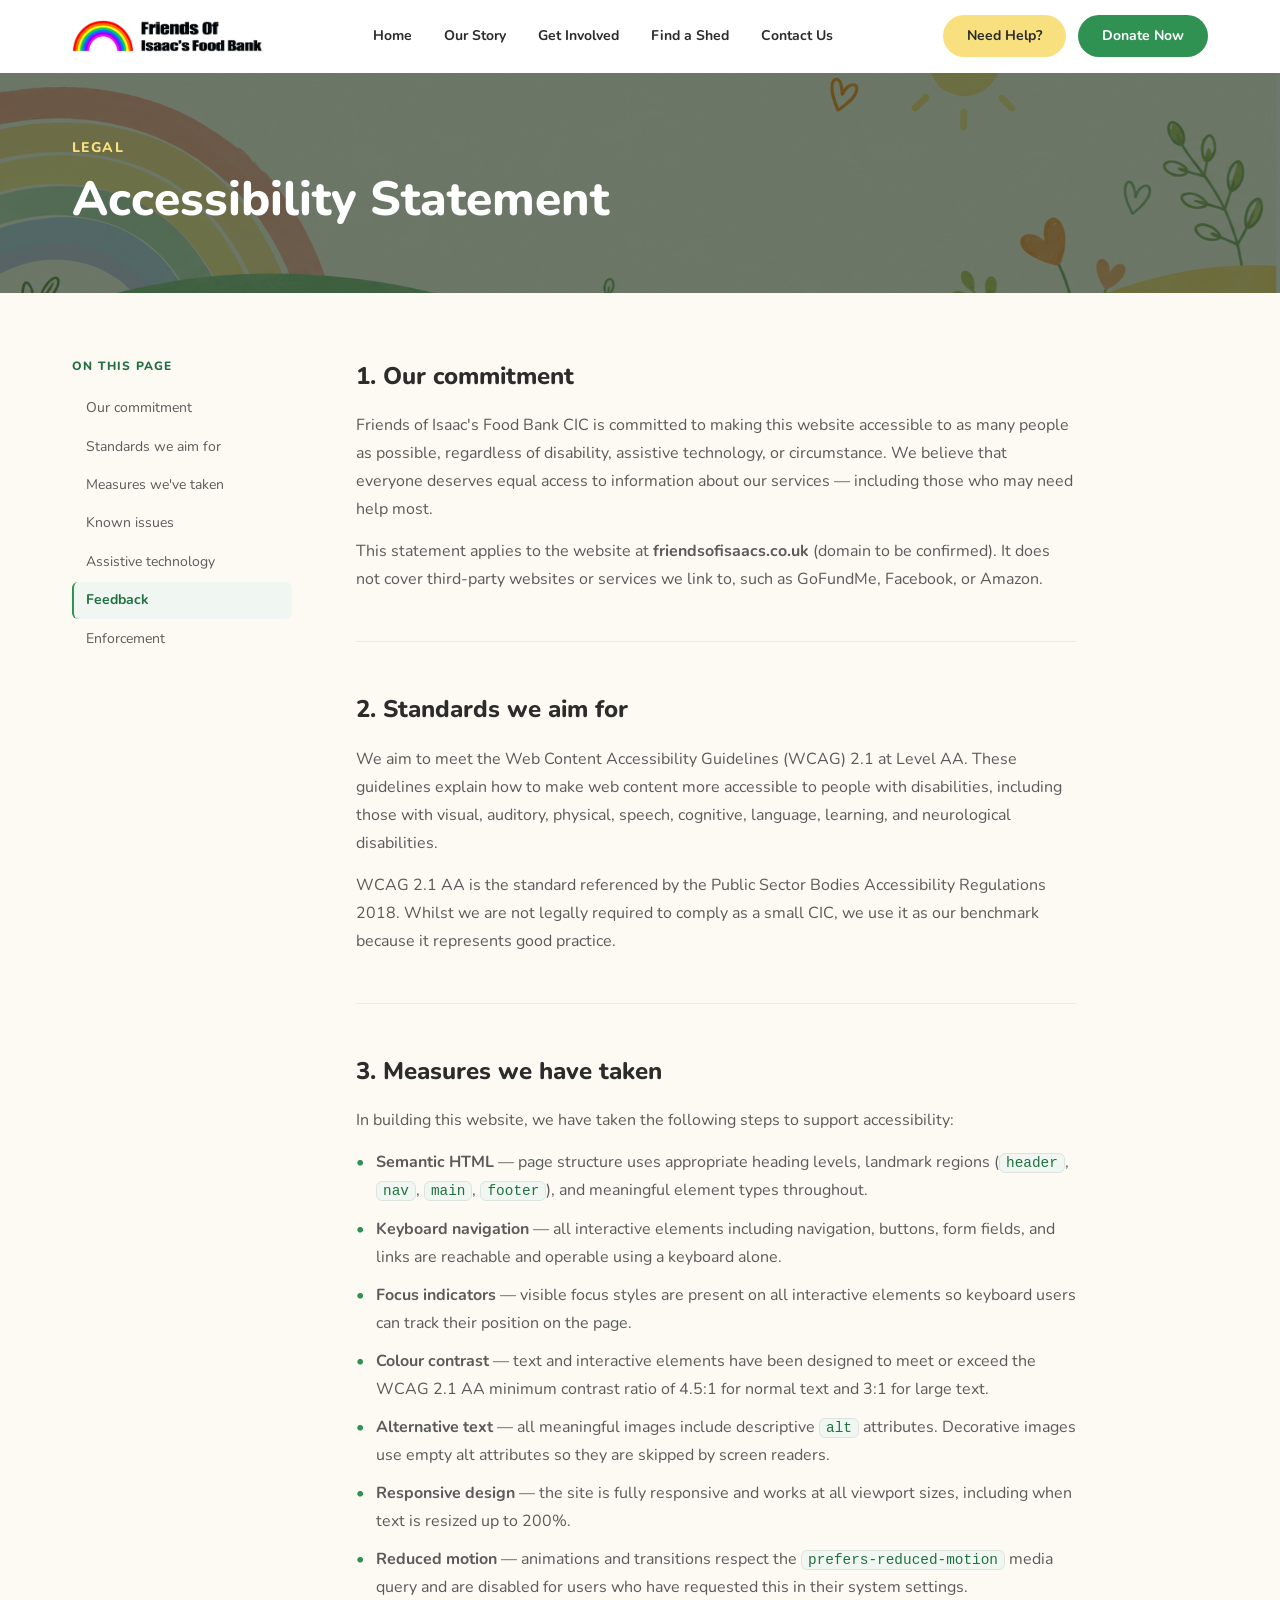
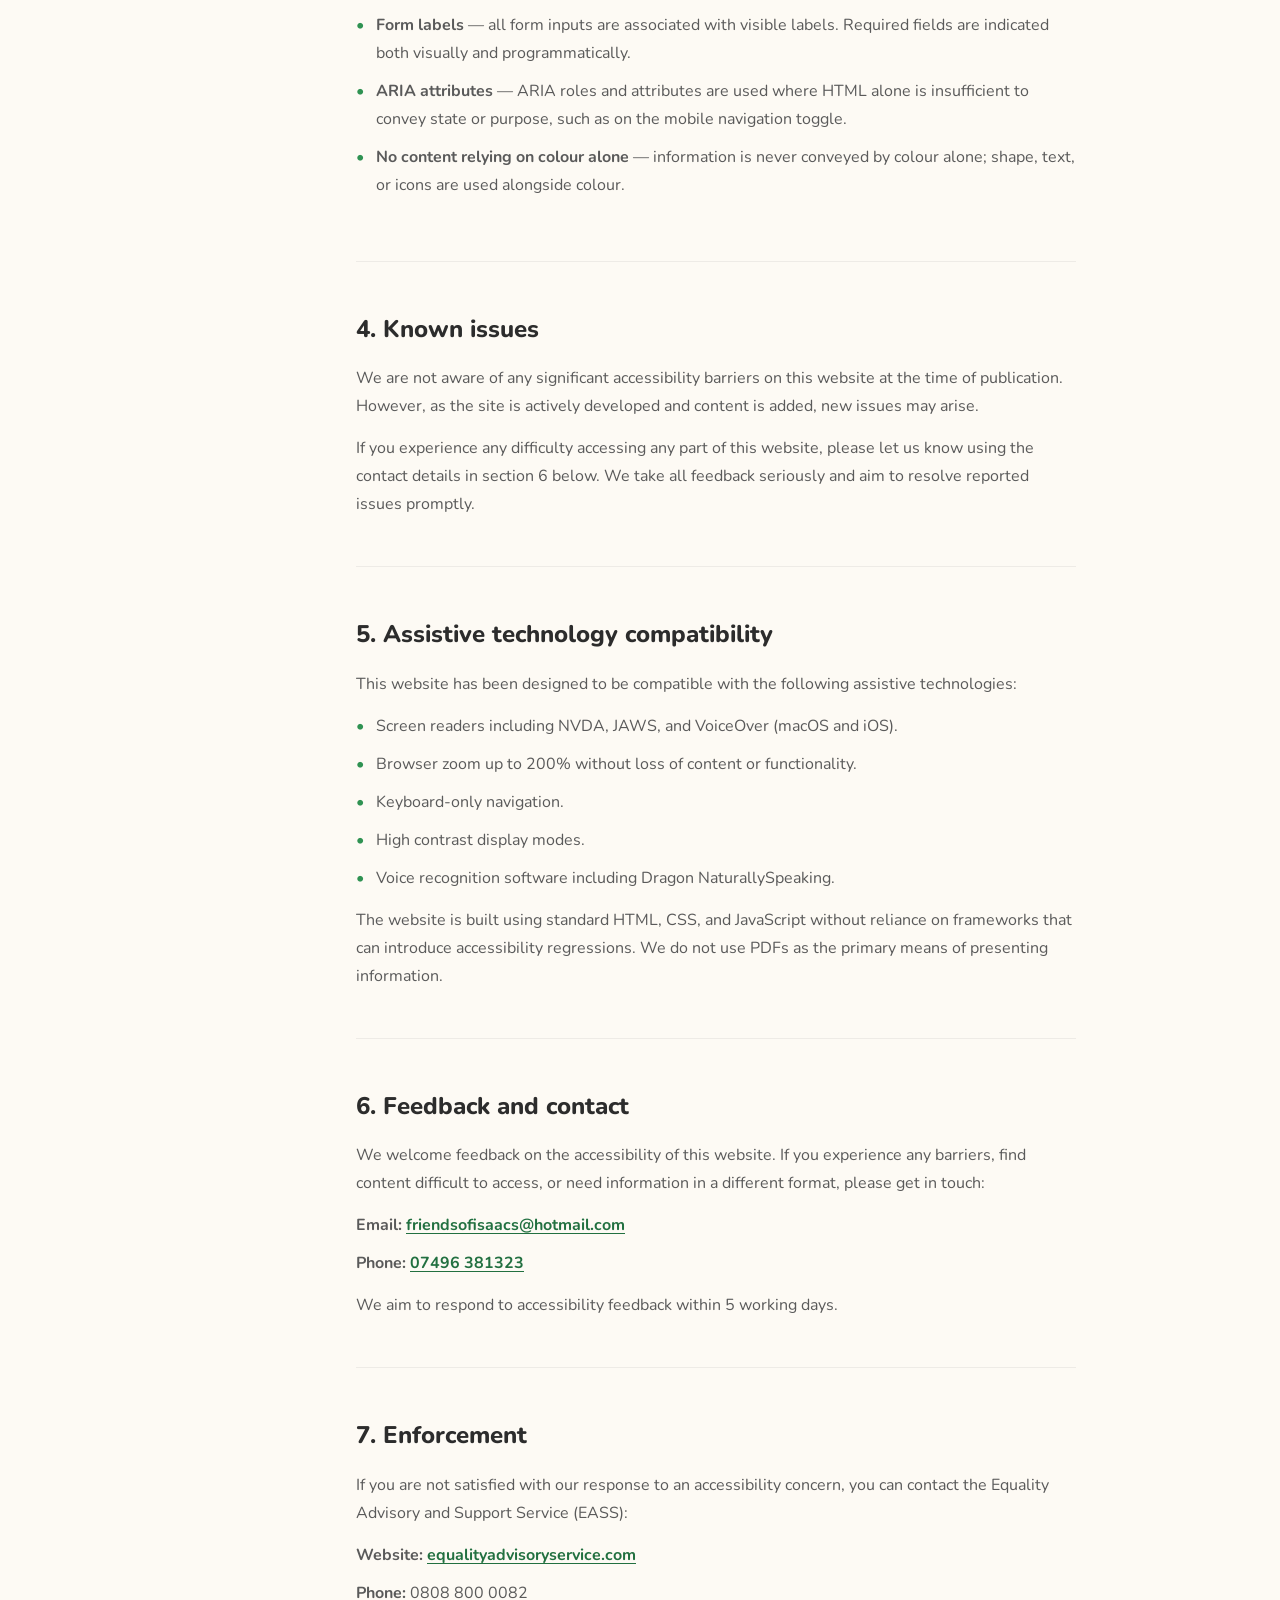
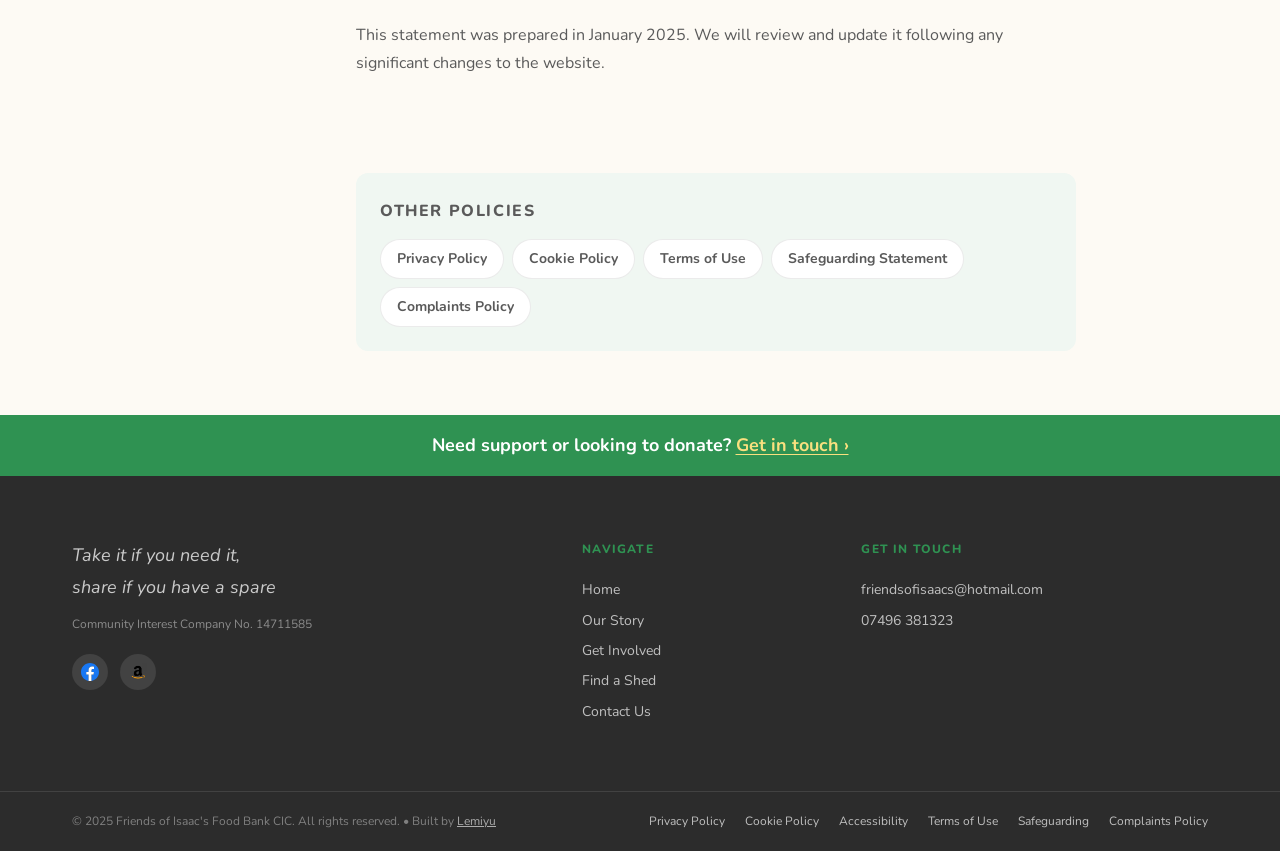
==== commit 264bd2bd: "Commit 110626" ====
--- a/accessibility.html
+++ b/accessibility.html
@@ -159,6 +159,7 @@
             <a href="/cookie-policy.html" class="legal-other-link">Cookie Policy</a>
             <a href="/terms.html" class="legal-other-link">Terms of Use</a>
             <a href="/safeguarding.html" class="legal-other-link">Safeguarding Statement</a>
+            <a href="complaints.html" class="legal-other-link">Complaints Policy</a>
           </div>
         </div>
 
@@ -226,6 +227,7 @@
           <li><a href="/accessibility.html" class="footer-link">Accessibility</a></li>
           <li><a href="/terms.html" class="footer-link">Terms of Use</a></li>
           <li><a href="/safeguarding.html" class="footer-link">Safeguarding</a></li>
+          <li><a href="/complaints.html" class="footer-link">Complaints Policy</a></li>
         </ul>
       </div>
     </div>
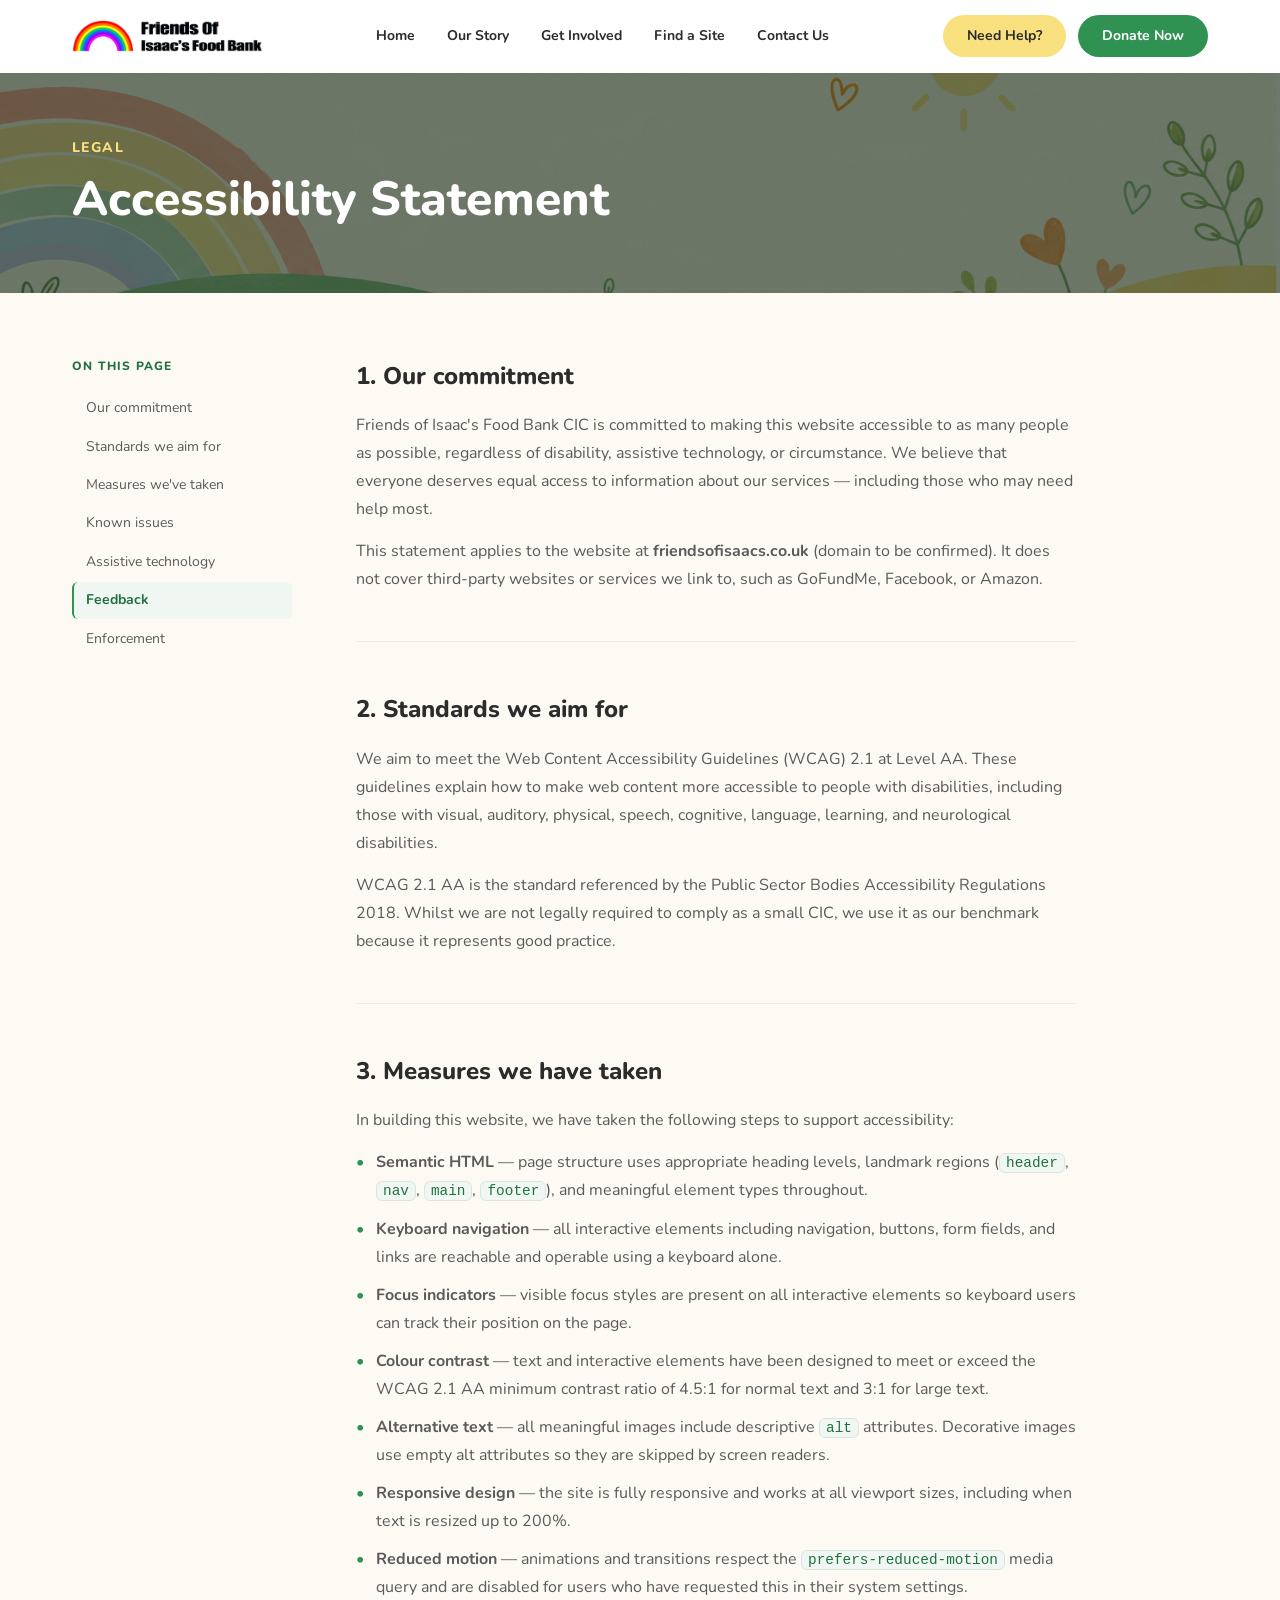
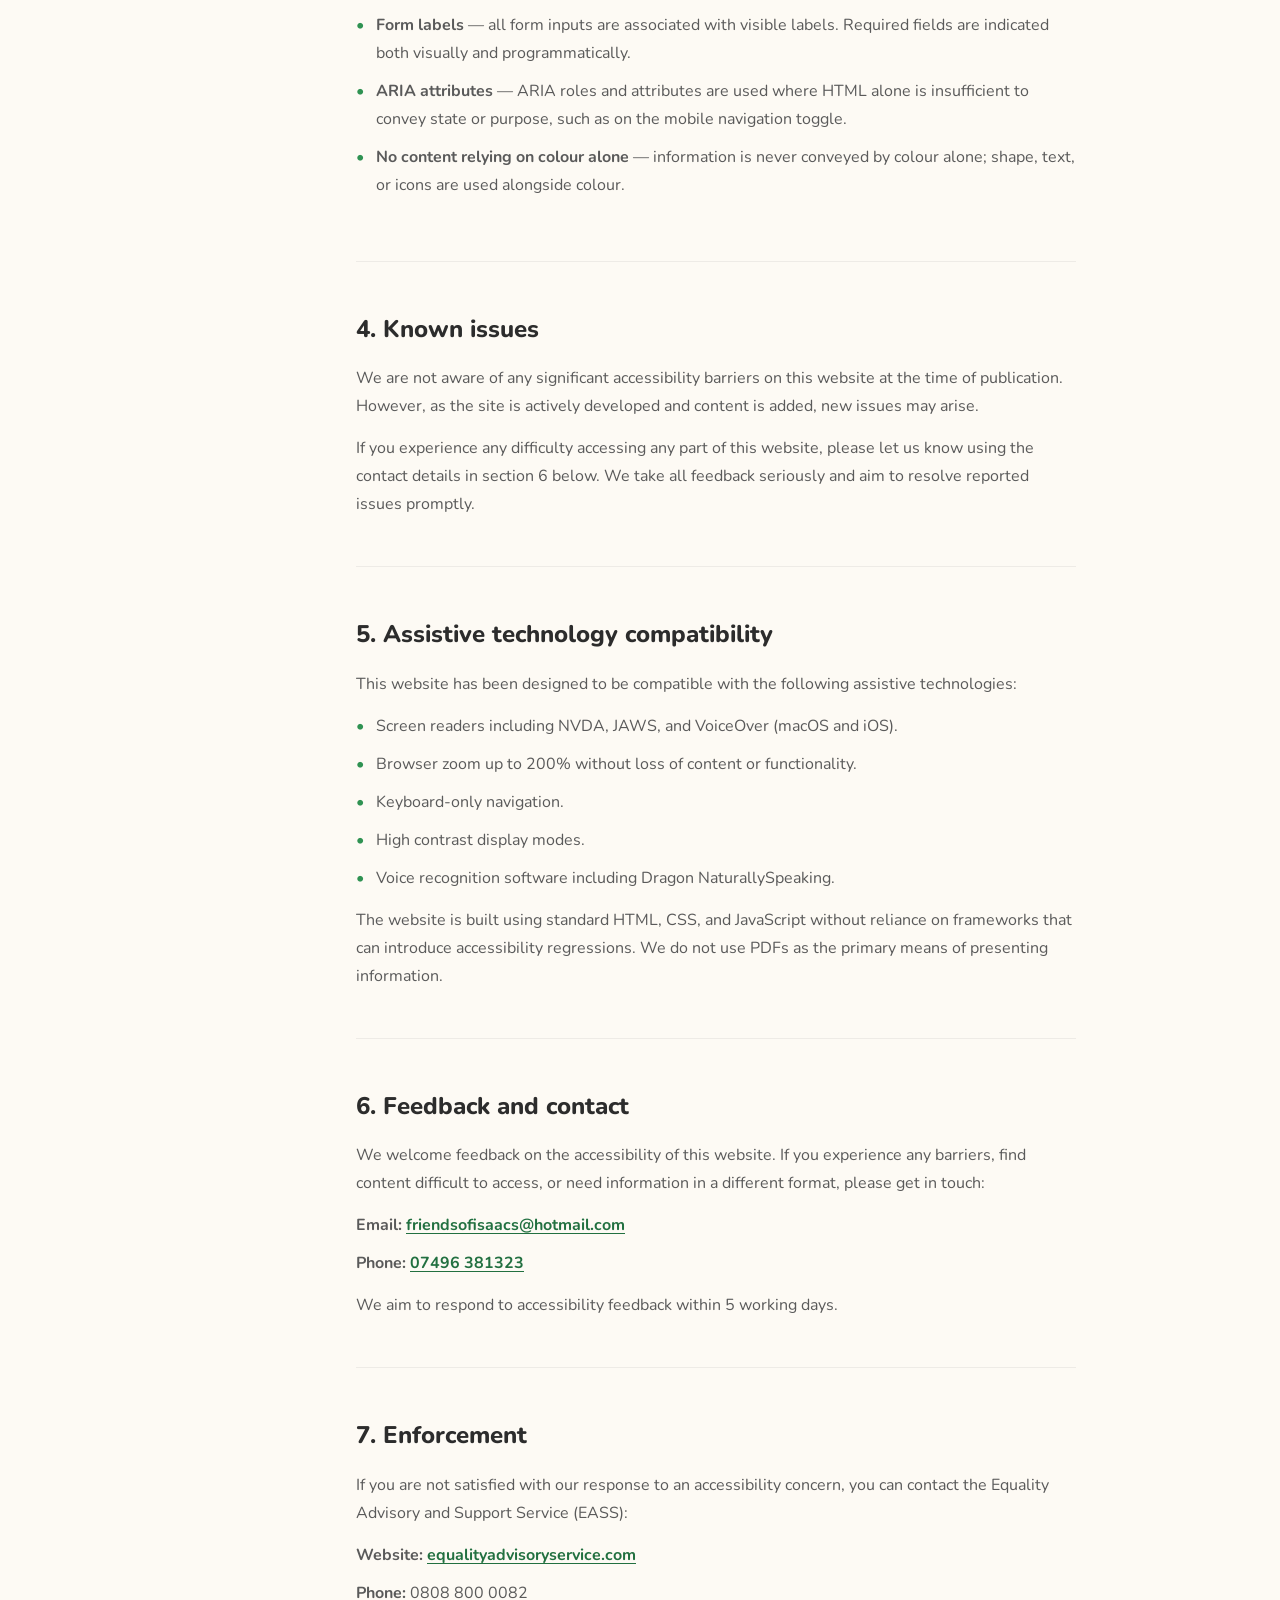
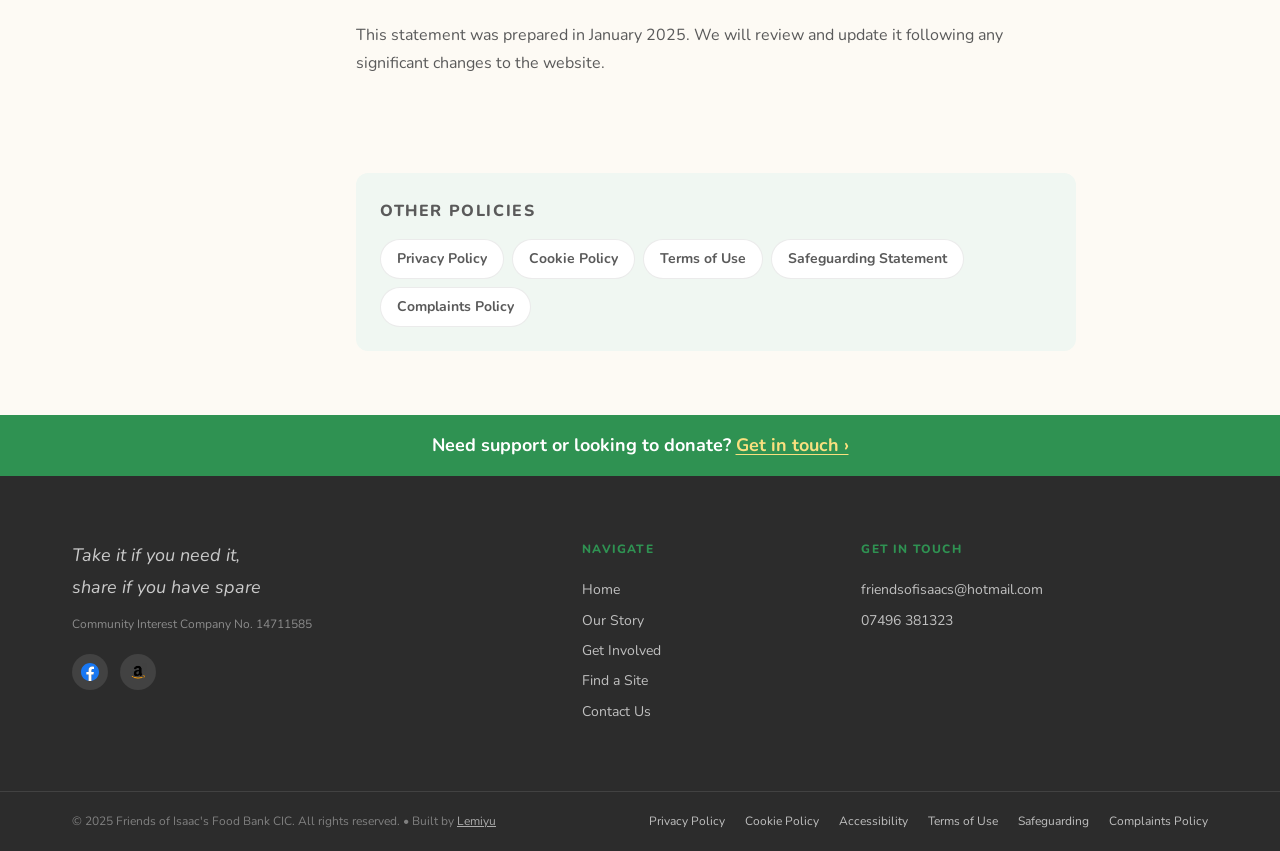
==== commit 65e84620: "Adjustments 16.09.26 Adjustments sent via Simon - PayPal outstanding" ====
--- a/accessibility.html
+++ b/accessibility.html
@@ -2,7 +2,21 @@
 <html lang="en">
 <head>
   <meta charset="UTF-8" />
+
+  
+    <!-- Google tag (gtag.js) -->
+<script async src="https://www.googletagmanager.com/gtag/js?id=G-P4PWT5ELY1"></script>
+<script>
+  window.dataLayer = window.dataLayer || [];
+  function gtag(){dataLayer.push(arguments);}
+  gtag('js', new Date());
+
+  gtag('config', 'G-P4PWT5ELY1');
+</script>
+
+
   <meta name="viewport" content="width=device-width, initial-scale=1.0" />
+  <link rel="icon" type="image/webp" href="assets/favicon-icon.webp" />
   <meta name="description" content="Accessibility Statement for Friends of Isaac's Food Bank CIC. Our commitment to making this website accessible to everyone." />
   <title>Accessibility Statement | Friends of Isaac's Food Bank</title>
   <link rel="preconnect" href="https://fonts.googleapis.com" />
@@ -28,7 +42,7 @@
           <li><a href="/" class="nav-link">Home</a></li>
           <li><a href="/our-story.html" class="nav-link">Our Story</a></li>
           <li><a href="/get-involved.html" class="nav-link">Get Involved</a></li>
-          <li><a href="/find-a-shed.html" class="nav-link">Find a Shed</a></li>
+          <li><a href="/find-a-site.html" class="nav-link">Find a Site</a></li>
           <li><a href="/contact.html" class="nav-link">Contact Us</a></li>
         </ul>
         <div class="nav-mobile-ctas">
@@ -185,7 +199,7 @@
     <div class="container footer-inner">
 
       <div class="footer-brand">
-        <p class="footer-tagline">Take it if you need it,<br />share if you have a spare</p>
+        <p class="footer-tagline">Take it if you need it,<br />share if you have spare</p>
         <p class="footer-cic">Community Interest Company No. 14711585</p>
         <div class="footer-social">
           <a href="https://www.facebook.com/FriendsofIsaacsFoodBank" target="_blank" rel="noopener noreferrer" aria-label="Facebook" class="footer-social-link">
@@ -203,7 +217,7 @@
           <li><a href="/" class="footer-link">Home</a></li>
           <li><a href="/our-story.html" class="footer-link">Our Story</a></li>
           <li><a href="/get-involved.html" class="footer-link">Get Involved</a></li>
-          <li><a href="/find-a-shed.html" class="footer-link">Find a Shed</a></li>
+          <li><a href="/find-a-site.html" class="footer-link">Find a Site</a></li>
           <li><a href="/contact.html" class="footer-link">Contact Us</a></li>
         </ul>
       </nav>
--- a/base.css
+++ b/base.css
@@ -769,10 +769,10 @@
 }
 
 .donate-strip-inner {
-  display: grid;
-  grid-template-columns: 1fr 1fr;
-  gap: 64px;
-  align-items: center;
+  display: flex;
+  flex-direction: column;
+  gap: 32px;
+  align-items: stretch;
 }
 
 .donate-strip-label {
@@ -797,143 +797,45 @@
   box-shadow: var(--shadow-md);
 }
 
-.donate-amounts {
-  display: flex;
-  gap: 10px;
-  flex-wrap: wrap;
-  margin-bottom: 20px;
-}
-
-.donate-amount {
-  flex: 1;
-  min-width: 56px;
-  padding: 12px 8px;
-  border-radius: var(--radius-full);
-  border: 2px solid rgba(0,0,0,0.10);
-  font-size: var(--fs-base);
-  font-weight: var(--fw-bold);
-  color: var(--text-dark);
-  background-color: var(--bg-light);
-  transition: border-color var(--transition), background-color var(--transition), color var(--transition);
-  cursor: pointer;
-  text-align: center;
-}
-
-.donate-amount:hover {
-  border-color: var(--primary);
-  background-color: var(--bg-section);
-}
-
-.donate-amount.is-selected {
-  background-color: var(--primary);
-  border-color: var(--primary);
-  color: var(--white);
-}
-
-.donate-custom-wrap {
-  margin-bottom: 20px;
-}
-
-.donate-custom-label {
-  display: block;
-  font-size: var(--fs-sm);
-  font-weight: var(--fw-bold);
-  color: var(--text-mid);
-  margin-bottom: 8px;
-}
-
-.donate-input-wrap {
-  position: relative;
-}
-
-.donate-pound {
-  position: absolute;
-  left: 16px;
-  top: 50%;
-  transform: translateY(-50%);
-  font-weight: var(--fw-bold);
-  color: var(--text-mid);
-  pointer-events: none;
-}
-
-.donate-input {
-  width: 100%;
-  padding: 12px 16px 12px 32px;
-  border: 2px solid rgba(0,0,0,0.10);
-  border-radius: var(--radius-full);
-  font-family: var(--font-base);
-  font-size: var(--fs-base);
-  font-weight: var(--fw-bold);
-  color: var(--text-dark);
-  background-color: var(--bg-light);
-  transition: border-color var(--transition);
-  outline: none;
-}
-
-.donate-input:focus {
-  border-color: var(--primary);
-}
-
-/* Remove number input spinners */
-.donate-input::-webkit-outer-spin-button,
-.donate-input::-webkit-inner-spin-button {
-  -webkit-appearance: none;
-  margin: 0;
-}
-.donate-input[type=number] {
-  -moz-appearance: textfield;
-}
-
-.donate-actions {
-  display: flex;
-  flex-direction: column;
-  gap: 12px;
-  margin-bottom: 12px;
-}
-
-.donate-now-main {
+.donate-buttons {
+  display: flex;
+  flex-direction: row;
+  gap: 24px;
+}
+
+.donate-btn {
   width: 100%;
   justify-content: center;
   padding: 16px;
   font-size: var(--fs-md);
 }
 
-.donate-submit,
-.donate-wishlist {
-  flex: 1;
-  justify-content: center;
-}
-
-/* Secondary row — GoFundMe + Amazon side by side */
-.donate-actions .btn--outline {
-  display: inline-flex;
-}
-
-.donate-note {
-  font-size: var(--fs-xs);
-  color: var(--text-mid);
-  text-align: center;
-}
-
-/* Secondary buttons row */
-.donate-actions-secondary {
-  display: flex;
-  gap: 12px;
-}
-
-@media (max-width: 900px) {
-  .donate-strip-inner {
-    grid-template-columns: 1fr;
-    gap: 32px;
-  }
-}
+.donate-btn.donate-btn--paypal {
+  background-color: #0070BA;
+  border-color: #0070BA;
+  color: var(--white);
+}
+
+.donate-btn.donate-btn--paypal:hover {
+  background-color: #003087;
+  border-color: #003087;
+  color: var(--white);
+}
+
+.btn--disabled {
+  background-color: #ccc;
+  border-color: #ccc;
+  color: #777;
+  opacity: 0.7;
+  cursor: not-allowed;
+  pointer-events: none;
+}
+
+
 
 @media (max-width: 480px) {
   .donate-strip-form {
     padding: 24px 20px;
-  }
-  .donate-actions-secondary {
-    flex-direction: column;
   }
 }
 
@@ -946,15 +848,15 @@
 
 
 /* ------------------------------------------------------------
-   FIND A SHED
-   ------------------------------------------------------------ */
-.shed-grid {
+   FIND A site
+   ------------------------------------------------------------ */
+.site-grid {
   display: grid;
   grid-template-columns: repeat(3, 1fr);
   gap: 20px;
 }
 
-.shed-card {
+.site-card {
   background-color: var(--white);
   border-radius: var(--radius-md);
   padding: 24px;
@@ -962,12 +864,12 @@
   transition: box-shadow var(--transition), transform var(--transition);
 }
 
-.shed-card:hover {
+.site-card:hover {
   box-shadow: var(--shadow-md);
   transform: translateY(-2px);
 }
 
-.shed-card-tag {
+.site-card-tag {
   display: inline-block;
   background-color: var(--secondary);
   color: var(--text-dark);
@@ -980,14 +882,14 @@
   margin-bottom: 14px;
 }
 
-.shed-address {
+.site-address {
   font-size: var(--fs-base);
   font-weight: var(--fw-bold);
   color: var(--text-dark);
   line-height: var(--lh-base);
 }
 
-.shed-postcode {
+.site-postcode {
   font-size: var(--fs-sm);
   color: var(--primary-dark);
   font-weight: var(--fw-bold);
@@ -995,13 +897,13 @@
 }
 
 @media (max-width: 900px) {
-  .shed-grid {
+  .site-grid {
     grid-template-columns: repeat(2, 1fr);
   }
 }
 
 @media (max-width: 560px) {
-  .shed-grid {
+  .site-grid {
     grid-template-columns: 1fr;
   }
 }
@@ -1022,7 +924,7 @@
 .supporters-marquee {
   display: flex;
   width: max-content;
-  animation: marquee-scroll 40s linear infinite;
+  animation: marquee-scroll 120s linear infinite;
 }
 
 .supporters-marquee:hover {
@@ -1417,7 +1319,6 @@
    ------------------------------------------------------------ */
 .timeline {
   position: relative;
-  max-width: 800px;
   margin: 0 auto;
   padding-left: 32px;
 }
@@ -1883,7 +1784,7 @@
   margin-bottom: 20px;
 }
 
-.contact-shed-btn {
+.contact-site-btn {
   align-self: flex-start;
 }
 
@@ -2427,8 +2328,8 @@
 
 
 /* ============================================================
-   FIND-A-SHED.CSS — Friends of Isaac's Food Bank CIC
-   Find a Shed page specific styles
+   FIND-A-site.CSS — Friends of Isaac's Food Bank CIC
+   Find a site page specific styles
    ============================================================ */
 
 
@@ -2491,13 +2392,13 @@
 
 
 /* ------------------------------------------------------------
-   SHED LISTINGS
-   ------------------------------------------------------------ */
-.sheds-section {
+   site LISTINGS
+   ------------------------------------------------------------ */
+.sites-section {
   padding-bottom: 0;
 }
 
-.shed-listing {
+.site-listing {
   display: grid;
   grid-template-columns: 1fr 1fr;
   gap: 64px;
@@ -2505,20 +2406,20 @@
   padding-bottom: var(--padding-y);
 }
 
-.shed-listing--reverse {
+.site-listing--reverse {
   direction: rtl;
 }
 
-.shed-listing--reverse > * {
+.site-listing--reverse > * {
   direction: ltr;
 }
 
 /* Image */
-.shed-listing-media {
+.site-listing-media {
   position: relative;
 }
 
-.shed-listing-img {
+.site-listing-img {
   width: 100%;
   height: 360px;
   object-fit: cover;
@@ -2528,13 +2429,13 @@
 }
 
 /* Body */
-.shed-listing-body {
+.site-listing-body {
   display: flex;
   flex-direction: column;
   gap: 16px;
 }
 
-.shed-listing-tag {
+.site-listing-tag {
   display: inline-block;
   background-color: var(--secondary);
   color: var(--text-dark);
@@ -2545,9 +2446,10 @@
   padding: 5px 12px;
   border-radius: var(--radius-full);
   align-self: flex-start;
-}
-
-.shed-listing-name {
+  margin-top: 24px;
+}
+
+.site-listing-name {
   font-size: var(--fs-2xl);
   font-weight: var(--fw-extrabold);
   color: var(--text-dark);
@@ -2555,21 +2457,21 @@
   margin: 0;
 }
 
-.shed-listing-address {
+.site-listing-address {
   font-style: normal;
   font-size: var(--fs-base);
   color: var(--text-mid);
   line-height: var(--lh-relaxed);
 }
 
-.shed-listing-postcode {
+.site-listing-postcode {
   font-weight: var(--fw-extrabold);
   color: var(--primary-dark);
   font-size: var(--fs-md);
 }
 
 /* Meta */
-.shed-listing-meta {
+.site-listing-meta {
   display: flex;
   flex-direction: column;
   gap: 10px;
@@ -2579,68 +2481,68 @@
   border-left: 3px solid var(--primary);
 }
 
-.shed-meta-row {
+.site-meta-row {
   display: grid;
   grid-template-columns: 120px 1fr;
   gap: 8px;
   font-size: var(--fs-sm);
 }
 
-.shed-meta-row dt {
+.site-meta-row dt {
   font-weight: var(--fw-extrabold);
   color: var(--text-dark);
 }
 
-.shed-meta-row dd {
+.site-meta-row dd {
   color: var(--text-mid);
 }
 
 /* Actions */
-.shed-listing-actions {
+.site-listing-actions {
   display: flex;
   gap: 12px;
   flex-wrap: wrap;
 }
 
 /* Divider */
-.shed-divider {
+.site-divider {
   border: none;
   border-top: 1px solid rgba(0,0,0,0.07);
   margin: 0;
 }
 
 @media (max-width: 900px) {
-  .shed-listing,
-  .shed-listing--reverse {
+  .site-listing,
+  .site-listing--reverse {
     grid-template-columns: 1fr;
     direction: ltr;
     gap: 28px;
   }
 
-  .shed-listing--reverse > * {
+  .site-listing--reverse > * {
     direction: ltr;
   }
 
-  .shed-listing-img {
+  .site-listing-img {
     height: 260px;
   }
 
-  .shed-listing {
+  .site-listing {
     padding-bottom: var(--padding-y-mob);
   }
 }
 
 @media (max-width: 480px) {
-  .shed-listing-img {
+  .site-listing-img {
     height: 220px;
   }
 
-  .shed-meta-row {
+  .site-meta-row {
     grid-template-columns: 1fr;
     gap: 2px;
   }
 
-  .shed-listing-actions {
+  .site-listing-actions {
     flex-direction: column;
   }
 }
@@ -2677,7 +2579,7 @@
   border-radius: var(--radius-md);
   padding: 28px;
   box-shadow: var(--shadow-sm);
-  border: 2px dashed rgba(0,0,0,0.12);
+  border: 2px dasite rgba(0,0,0,0.12);
   display: flex;
   flex-direction: column;
   gap: 8px;
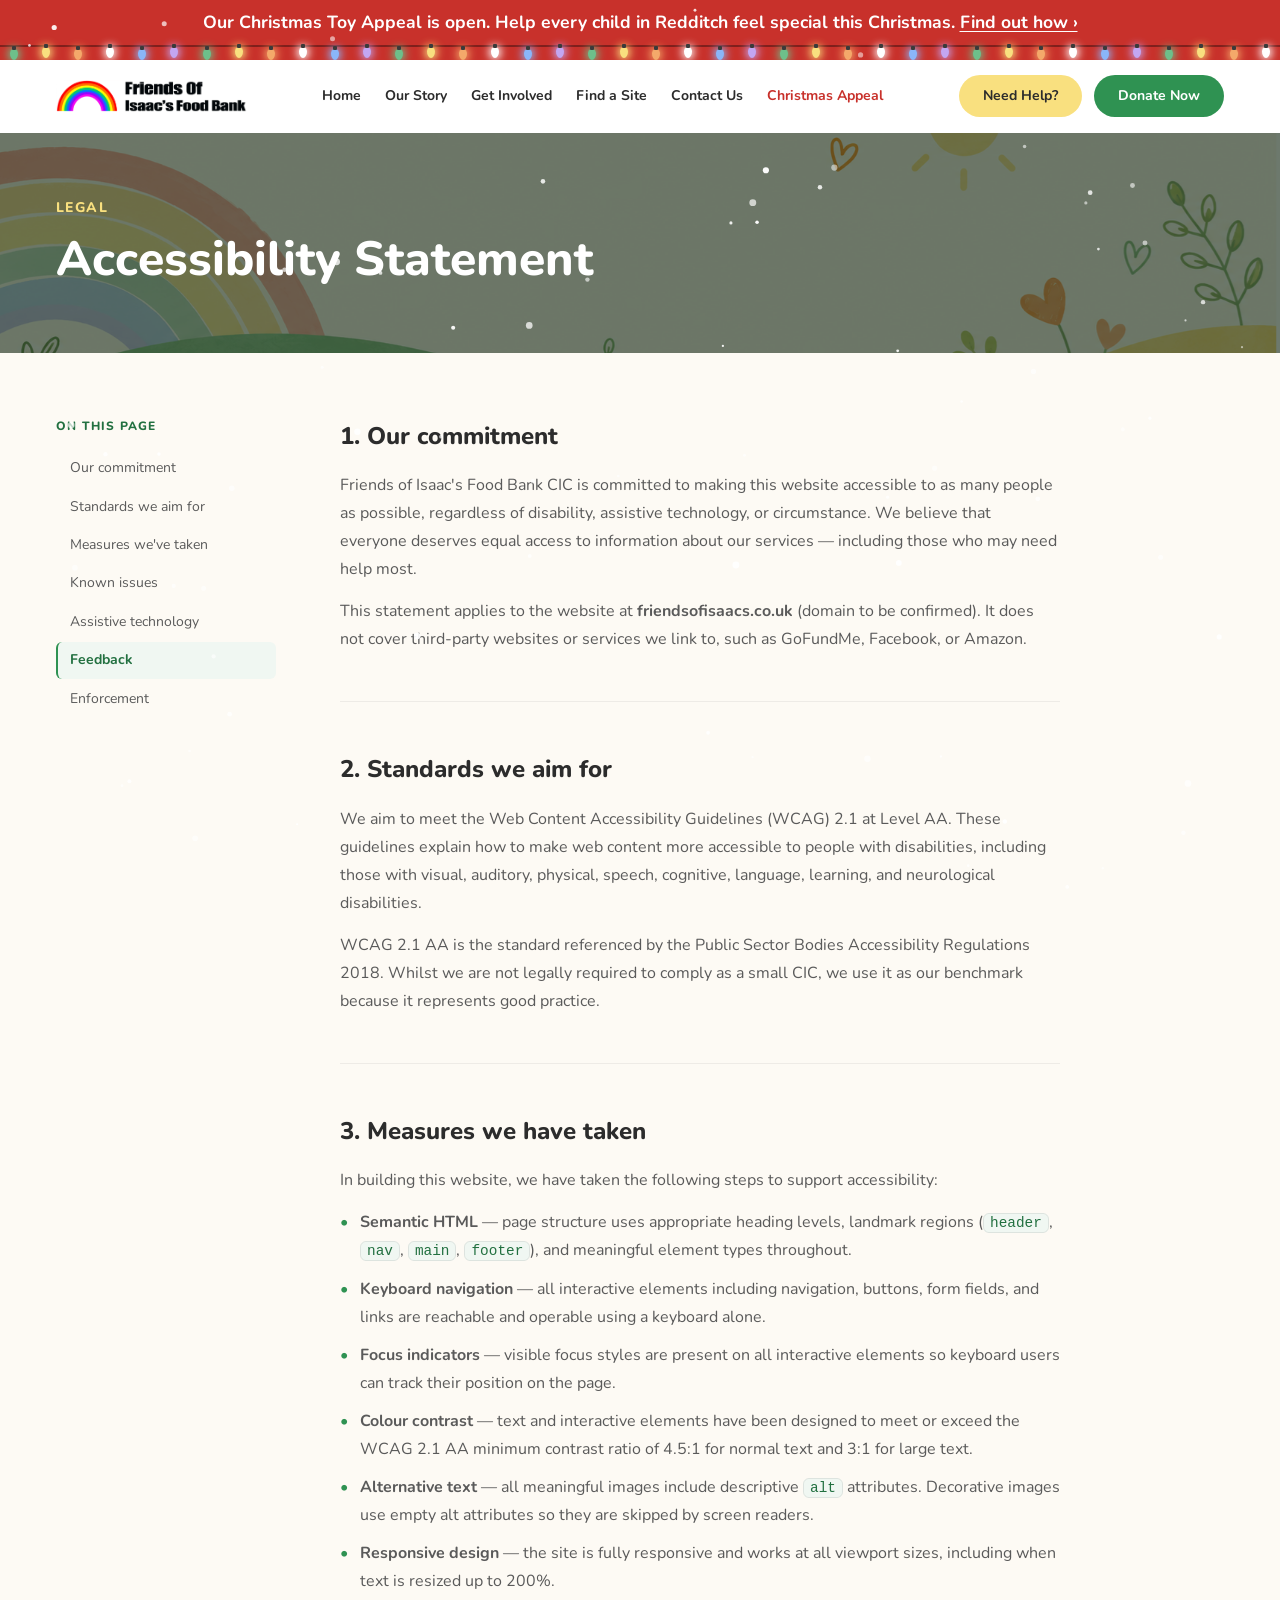
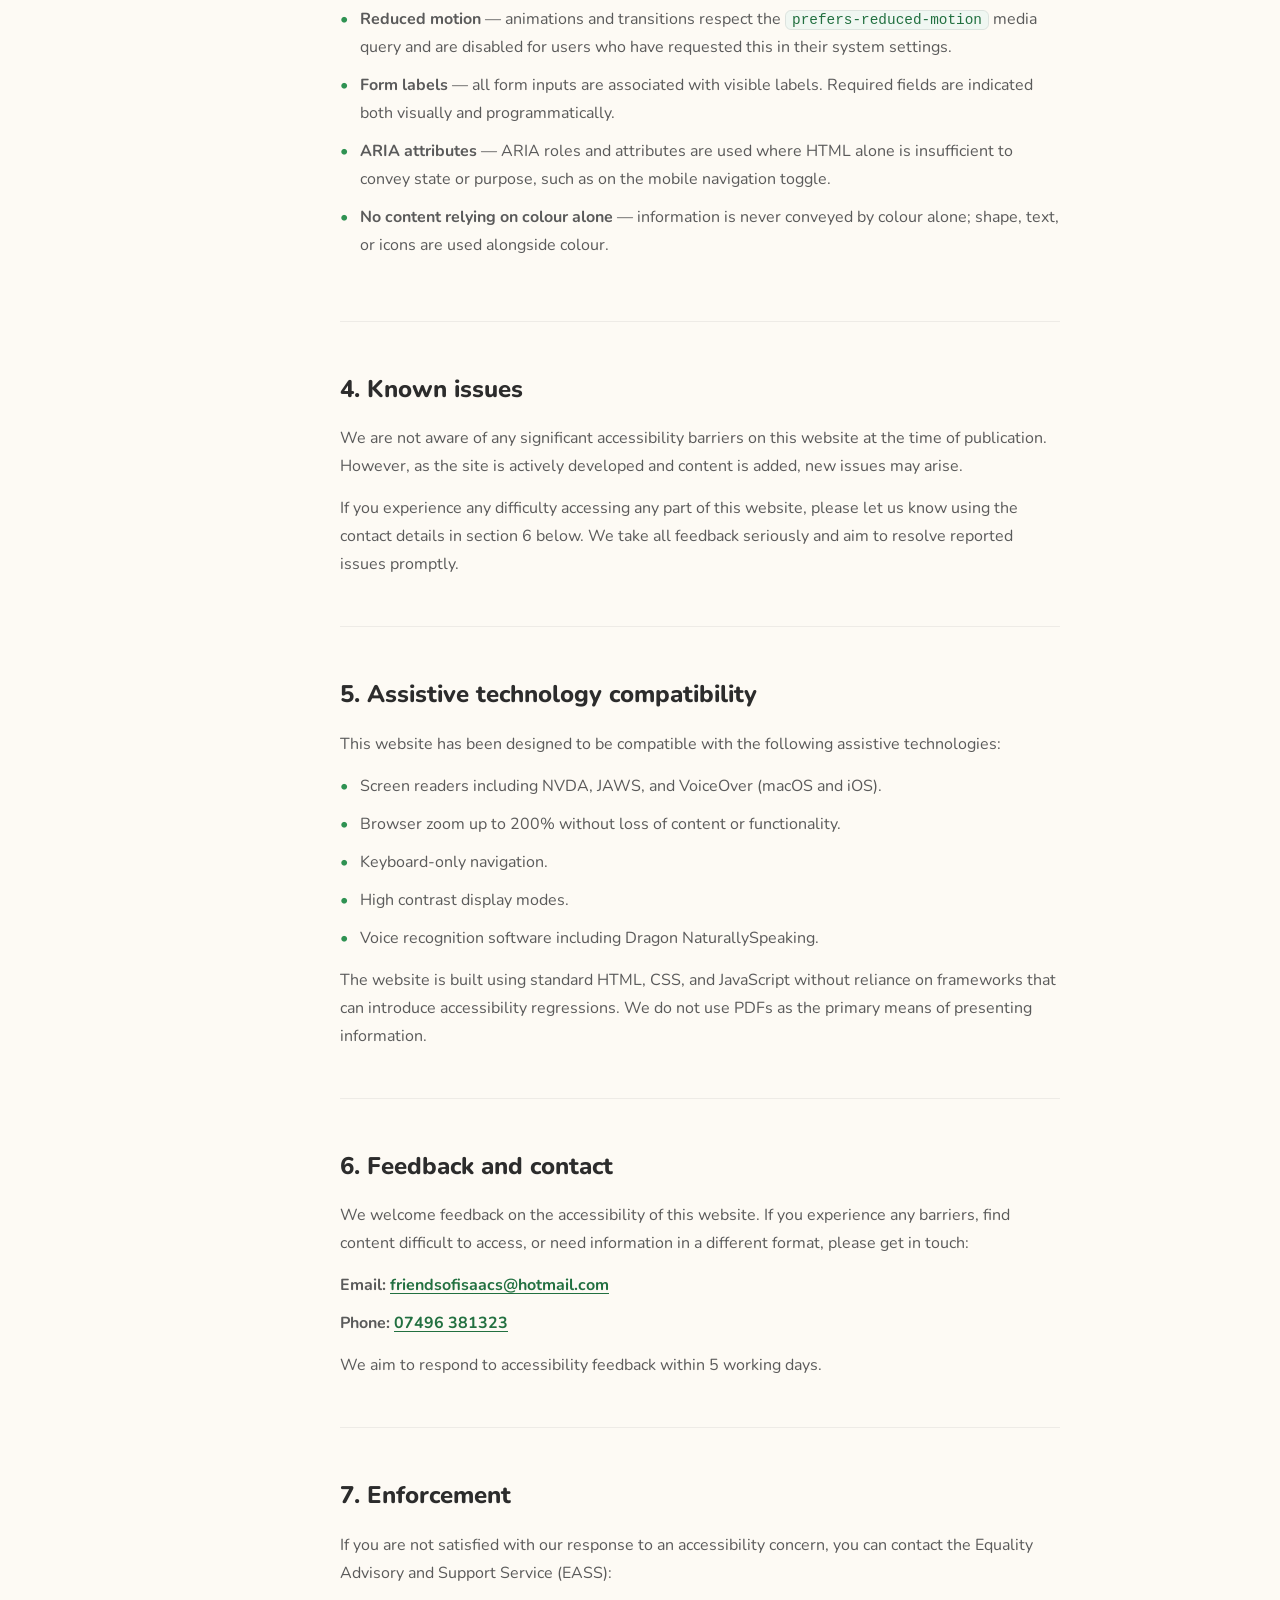
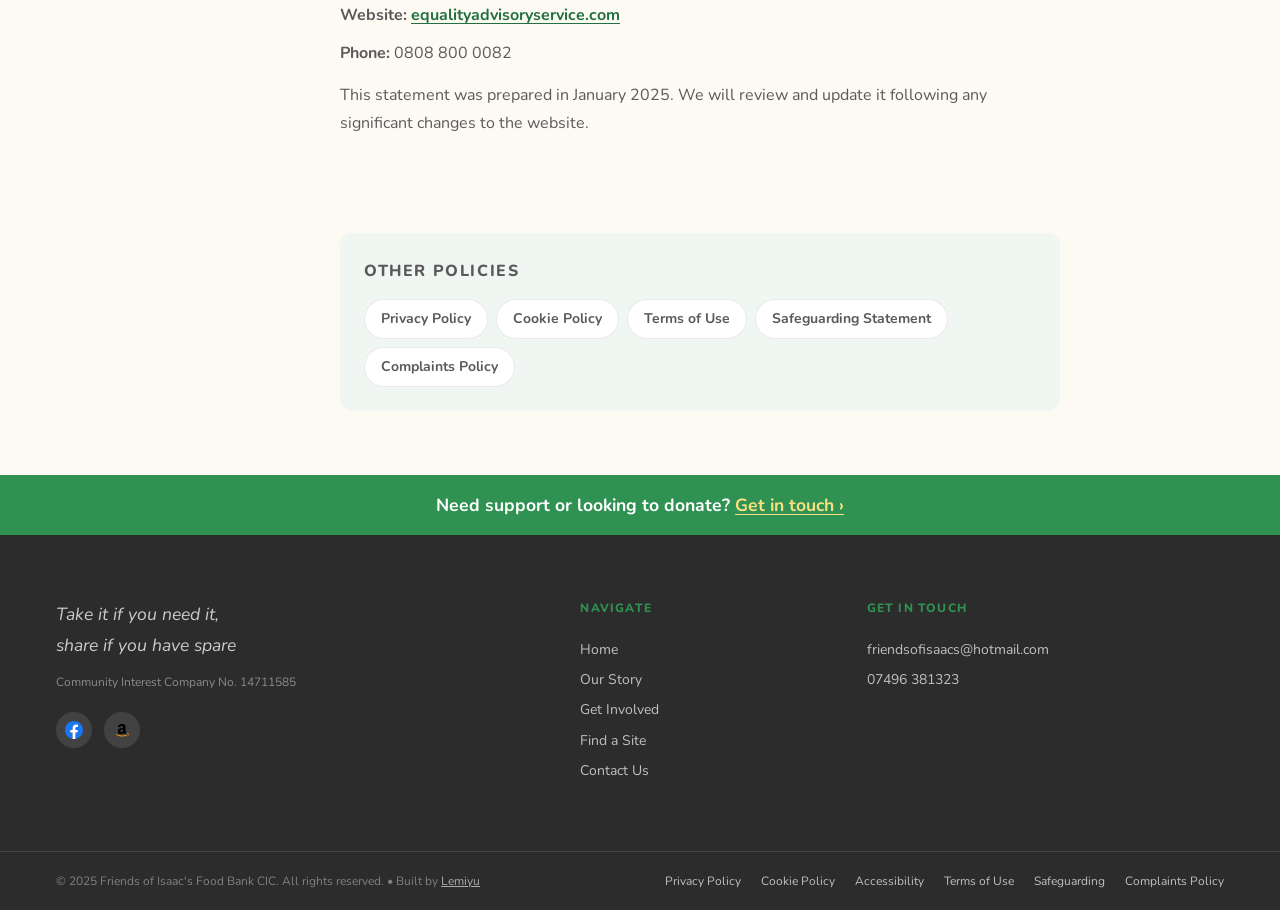
==== commit 94444f90: "Christmas Toy Appeal - 05.10.26 Push for Christmas Toy Appeal" ====
--- a/accessibility.html
+++ b/accessibility.html
@@ -24,6 +24,8 @@
   <link href="https://fonts.googleapis.com/css2?family=Nunito:wght@400;700;800&display=swap" rel="stylesheet" />
   <link rel="stylesheet" href="base.css" />
   <link rel="stylesheet" href="legal.css" />
+  <link rel="stylesheet" href="christmas.css" />
+  <script src="christmas.js"></script>
 </head>
 <body>
 
--- a/base.css
+++ b/base.css
@@ -28,7 +28,7 @@
   --fs-xs:          0.75rem;    /* 12px */
   --fs-sm:          0.875rem;   /* 14px */
   --fs-base:        1rem;       /* 16px */
-  --fs-md:          1.125rem;   /* 18px */
+  --fs-md:          1.10rem;   /* 18px */
   --fs-lg:          1.25rem;    /* 20px */
   --fs-xl:          1.5rem;     /* 24px */
   --fs-2xl:         2rem;       /* 32px */
@@ -41,8 +41,8 @@
 
   /* Layout */
   --max-width:      1200px;
-  --padding-x:      32px;
-  --padding-x-mob:  16px;
+  --padding-x:      16px;
+  --padding-x-mob:  8px;
   --padding-y:      64px;
   --padding-y-mob:  32px;
 
@@ -332,8 +332,9 @@
 }
 
 .header-logo img {
-  height: 32px;
+  height: auto;
   width: auto;
+  max-height: 32px;
 }
 
 /* Nav */
@@ -788,6 +789,13 @@
   font-size: var(--fs-base);
   color: var(--text-mid);
   line-height: var(--lh-relaxed);
+  max-width: 940px;
+}
+
+.donate-options {
+  display: grid;
+  grid-template-columns: 1fr;
+  gap: 24px;
 }
 
 .donate-strip-form {
@@ -797,10 +805,18 @@
   box-shadow: var(--shadow-md);
 }
 
+.donate-card-title {
+  font-weight: 800;
+  font-size: var(--fs-md);
+  color: var(--text-dark);
+  margin: 0 0 16px;
+}
+
+/* One-off buttons */
 .donate-buttons {
   display: flex;
-  flex-direction: row;
-  gap: 24px;
+  flex-direction: column;
+  gap: 16px;
 }
 
 .donate-btn {
@@ -831,11 +847,74 @@
   pointer-events: none;
 }
 
-
-
-@media (max-width: 480px) {
-  .donate-strip-form {
-    padding: 24px 20px;
+/* Monthly standing order card */
+.donate-monthly {
+  border-top: 6px solid var(--secondary);
+}
+
+.bank-details {
+  margin: 0;
+}
+
+.bank-row {
+  padding: 12px 0;
+  border-bottom: 1px solid var(--bg-section);
+}
+
+.bank-row:last-child {
+  border-bottom: 0;
+}
+
+.bank-row dt {
+  font-size: var(--fs-base);
+  color: var(--text-mid);
+  margin-bottom: 4px;
+}
+
+.bank-row dd {
+  margin: 0;
+  display: flex;
+  align-items: center;
+  justify-content: space-between;
+  gap: 16px;
+}
+
+.bank-value {
+  font-weight: 700;
+  font-size: var(--fs-md);
+  color: var(--text-dark);
+  overflow-wrap: anywhere;
+}
+
+.bank-copy {
+  flex-shrink: 0;
+  font-family: inherit;
+  font-size: var(--fs-base);
+  font-weight: 700;
+  padding: 8px 16px;
+  min-height: 44px;
+  border: 2px solid var(--primary);
+  border-radius: 999px;
+  background-color: transparent;
+  color: var(--text-dark);
+  cursor: pointer;
+  transition: background-color 0.2s ease;
+}
+
+.bank-copy:hover,
+.bank-copy:focus-visible,
+.bank-copy.is-copied {
+  background-color: var(--primary);
+}
+
+.donate-monthly-note {
+  margin: 16px 0 0;
+  color: var(--text-mid);
+}
+
+@media (min-width: 900px) {
+  .donate-options {
+    grid-template-columns: 1.3fr 1fr;
   }
 }
 
@@ -845,6 +924,14 @@
     padding-bottom: var(--padding-y-mob);
   }
 }
+
+@media (max-width: 480px) {
+  .donate-strip-form {
+    padding: 24px 20px;
+  }
+}
+
+
 
 
 /* ------------------------------------------------------------
--- a/christmas.css
+++ b/christmas.css
@@ -0,0 +1,544 @@
+/* ============================================================
+   CHRISTMAS.CSS — Friends of Isaac's Food Bank CIC
+   Seasonal layer. Active only when <html data-season="christmas">
+   ============================================================ */
+
+/* ------------------------------------------------------------
+   1. TOKENS
+   ------------------------------------------------------------ */
+:root {
+  --xmas-red:       #C8312B;
+  --xmas-red-dark:  #A02420;
+  --xmas-red-tint:  #FCECEA;
+  --xmas-green:     #1E5E3A;
+  --xmas-gold:      #F2C14E;
+  --xmas-cream:     #FFF8EC;
+  --xmas-overlay: 16 52 32;
+
+  --bulb-1: #6DBF8A;
+  --bulb-2: #F9E07F;
+  --bulb-3: #F4A96A;
+  --bulb-4: #FFFFFF;
+  --bulb-5: #8AB6F9;
+  --bulb-6: #C3A6F2;
+}
+
+/* ------------------------------------------------------------
+   2. SEASON SWITCHES
+   ------------------------------------------------------------ */
+html:not([data-season="christmas"]) .xmas-only { display: none !important; }
+html[data-season="christmas"] .xmas-hide       { display: none !important; }
+
+
+/* ------------------------------------------------------------
+   3. ANNOUNCEMENT BAR
+   ------------------------------------------------------------ */
+.xmas-bar {
+  position: relative;
+  background-color: var(--xmas-red);
+  color: var(--white);
+  padding-bottom: 16px; /* room for the lights */
+}
+
+.xmas-bar-inner {
+  display: flex;
+  align-items: center;
+  justify-content: center;
+  gap: 12px;
+  min-height: 44px;
+}
+
+/* Hidden for now
+.xmas-bar-sleeps {
+  flex-shrink: 0;
+  background-color: var(--xmas-gold);
+  color: var(--text-dark);
+  font-size: var(--fs-xs);
+  font-weight: var(--fw-extrabold);
+  text-transform: uppercase;
+  letter-spacing: 0.08em;
+  padding: 3px 10px;
+  border-radius: var(--radius-full);
+  white-space: nowrap;
+}
+*/
+
+.xmas-bar-sleeps { 
+    display: none;
+}
+
+.xmas-bar-text {
+  font-size: var(--fs-md);
+  font-weight: var(--fw-bold);
+  text-align: center;
+  line-height: var(--lh-base);
+}
+
+.xmas-bar-short { display: none; }
+
+.xmas-bar-link {
+  text-decoration: underline;
+  text-underline-offset: 3px;
+  white-space: nowrap;
+}
+
+.xmas-bar-link:hover { text-decoration-thickness: 2px; }
+
+
+.xmas-bar-link:focus-visible {
+  outline: 2px solid var(--white);
+  outline-offset: 2px;
+}
+
+/* Fairy lights */
+.xmas-lights {
+  position: absolute;
+  left: 0;
+  right: 0;
+  bottom: 0;
+  height: 18px;
+  display: flex;
+  justify-content: space-between;
+  padding: 0 10px;
+  pointer-events: none;
+}
+
+.xmas-lights::before {
+  content: '';
+  position: absolute;
+  left: 0;
+  right: 0;
+  top: 3px;
+  height: 2px;
+  background-color: rgba(40, 10, 10, 0.45);
+}
+
+.xmas-bulb {
+  --bulb: var(--bulb-1);
+  position: relative;
+  width: 8px;
+  height: 11px;
+  margin-top: 5px;
+  border-radius: 50% 50% 50% 50% / 40% 40% 60% 60%;
+  background-color: var(--bulb);
+  box-shadow: 0 0 8px 2px var(--bulb);
+  animation: xmas-twinkle 2.4s ease-in-out infinite;
+}
+
+.xmas-bulb::before {
+  content: '';
+  position: absolute;
+  top: -3px;
+  left: 2px;
+  width: 4px;
+  height: 4px;
+  border-radius: 1px;
+  background-color: #3A3A3A;
+}
+
+.xmas-bulb:nth-child(odd)   { margin-top: 7px; }
+.xmas-bulb:nth-child(6n+1)  { --bulb: var(--bulb-1); animation-delay: 0s; }
+.xmas-bulb:nth-child(6n+2)  { --bulb: var(--bulb-2); animation-delay: 0.4s; }
+.xmas-bulb:nth-child(6n+3)  { --bulb: var(--bulb-3); animation-delay: 0.8s; }
+.xmas-bulb:nth-child(6n+4)  { --bulb: var(--bulb-4); animation-delay: 1.2s; }
+.xmas-bulb:nth-child(6n+5)  { --bulb: var(--bulb-5); animation-delay: 1.6s; }
+.xmas-bulb:nth-child(6n+6)  { --bulb: var(--bulb-6); animation-delay: 2s; }
+
+@keyframes xmas-twinkle {
+  0%, 100% { opacity: 1;    box-shadow: 0 0 8px 2px var(--bulb); }
+  50%      { opacity: 0.45; box-shadow: 0 0 2px 0 var(--bulb); }
+}
+
+@media (max-width: 768px) {
+  .xmas-bar-long  { display: none; }
+  .xmas-bar-short { display: inline; }
+  .xmas-bar-sleeps { display: none;}
+}
+
+@media (max-width: 560px) {
+  .xmas-bulb:nth-child(even) { display: none; }
+}
+
+
+/* ------------------------------------------------------------
+   4. NAV LINK
+   ------------------------------------------------------------ */
+.nav-link--xmas {
+  color: var(--xmas-red);
+}
+
+.nav-link--xmas:hover,
+.nav-link--xmas.nav-link--active {
+  background-color: var(--xmas-red-tint);
+  color: var(--xmas-red-dark);
+}
+
+/* Six links: stop wrapping, tighten spacing */
+html[data-season="christmas"] .nav-link {
+  white-space: nowrap;
+  padding-left: 10px;
+  padding-right: 10px;
+}
+
+@media (max-width: 999px) {
+  html[data-season="christmas"] .nav-link {
+    padding: 12px 16px;
+  }
+}
+
+
+/* ------------------------------------------------------------
+   5. BUTTONS
+   ------------------------------------------------------------ */
+.btn--xmas {
+  background-color: var(--xmas-red);
+  color: var(--white);
+  padding-left: 24px;
+  padding-right: 24px;
+}
+
+.btn--xmas:hover { background-color: var(--xmas-red-dark); }
+
+
+/* ------------------------------------------------------------
+   6. SNOW
+   ------------------------------------------------------------ */
+.xmas-snow {
+  position: absolute;
+  inset: 0;
+  width: 100%;
+  height: 100%;
+  pointer-events: none;
+  z-index: 0;
+}
+
+.xmas-snow--page {
+  position: fixed;
+  z-index: 90; /* below sticky header (100) */
+}
+
+/* ------------------------------------------------------------
+   7. HOMEPAGE HERO — CHRISTMAS
+   ------------------------------------------------------------ */
+.hero--xmas { overflow: hidden; }
+
+/* Background only loads in season */
+html[data-season="christmas"] .hero-media--xmas {
+  background-image: url('assets/christmas-appeal/christmas-isaac-2.webp');
+  background-size: cover;
+  background-position: center 25%;
+  background-repeat: no-repeat;
+}
+
+/* Full-image tint + stronger on the text side */
+.hero-overlay--xmas {
+  background:
+    linear-gradient(
+      to right,
+      rgb(var(--xmas-overlay) / 0.70) 0%,
+      rgb(var(--xmas-overlay) / 0.45) 50%,
+      rgb(var(--xmas-overlay) / 0.15) 100%
+    ),
+    rgb(var(--xmas-overlay) / 0.35);
+}
+
+.hero--xmas .hero-content { z-index: 2; }
+
+.hero--xmas .hero-eyebrow { color: var(--xmas-gold); }
+
+.hero--xmas .hero-headline {
+  font-size: 3.5rem;
+  max-width: 800px;
+}
+
+.hero--xmas .hero-sub { max-width: 800px; }
+
+.hero--xmas .hero-actions .btn { min-width: 220px; }
+
+.xmas-highlight { color: var(--xmas-gold); }
+
+@media (max-width: 1100px) {
+  .hero--xmas .hero-headline { font-size: var(--fs-4xl); }
+}
+
+@media (max-width: 768px) {
+  html[data-season="christmas"] .hero-media--xmas {
+    background-position: 60% 20%;
+  }
+  .hero-overlay--xmas {
+    background: rgb(var(--xmas-overlay) / 0.72);
+  }
+  .hero--xmas .hero-headline { font-size: var(--fs-3xl); }
+}
+
+
+
+/* ------------------------------------------------------------
+   8. REDUCED MOTION
+   ------------------------------------------------------------ */
+@media (prefers-reduced-motion: reduce) {
+  .xmas-tag,
+  .xmas-need-tag,
+  .xmas-sleigh-icon {
+    animation: none;
+  }
+  .xmas-sleigh-fill,
+  .xmas-sleigh-icon {
+    transition: none;
+  }
+}
+
+
+/* ------------------------------------------------------------
+   5. SHARED SECTION BITS
+   ------------------------------------------------------------ */
+.xmas-label {
+  color: var(--xmas-red-dark);
+}
+
+.xmas-section-sub {
+  max-width: 600px;
+  margin: 12px auto 0;
+}
+
+
+/* ------------------------------------------------------------
+   6. WHAT WE NEED — HANGING TAGS
+   ------------------------------------------------------------ */
+.xmas-needs-grid {
+  display: grid;
+  grid-template-columns: repeat(4, 1fr);
+  gap: 24px;
+}
+
+.xmas-need {
+  position: relative;
+  display: flex;
+  flex-direction: column;
+  align-items: center;
+  padding-top: 8px;
+}
+
+/* The line — each tag carries its own segment so rows stay joined */
+.xmas-need::before {
+  content: '';
+  position: absolute;
+  top: 0;
+  left: -12px;
+  right: -12px;
+  height: 2px;
+  background-color: var(--xmas-gold);
+}
+
+.xmas-need-string {
+  position: relative;
+  z-index: 1;
+  width: 2px;
+  height: 40px;
+  margin-bottom: -22px;
+  background-color: var(--xmas-gold);
+}
+
+.xmas-need-tag {
+  position: relative;
+  width: 100%;
+  max-width: 260px;
+  padding: 44px 24px 28px;
+  text-align: center;
+  background-color: var(--xmas-cream);
+  border-radius: 8px;
+  clip-path: polygon(22% 0, 78% 0, 100% 12%, 100% 100%, 0 100%, 0 12%);
+  box-shadow: var(--shadow-md);
+  transform-origin: top center;
+  animation: xmas-need-swing 6s ease-in-out infinite;
+}
+
+.xmas-need:nth-child(2) .xmas-need-tag { animation-delay: -1.5s; }
+.xmas-need:nth-child(3) .xmas-need-tag { animation-delay: -3s; }
+.xmas-need:nth-child(4) .xmas-need-tag { animation-delay: -4.5s; }
+
+.xmas-need-hole {
+  position: absolute;
+  top: 14px;
+  left: 50%;
+  width: 12px;
+  height: 12px;
+  margin-left: -6px;
+  border-radius: 50%;
+  background-color: var(--bg-light);
+  box-shadow: inset 0 1px 3px rgba(0,0,0,0.25);
+}
+
+.xmas-need-icon {
+  width: 48px;
+  height: 48px;
+  margin: 0 auto 16px;
+  color: var(--xmas-red);
+}
+
+.xmas-need:nth-child(even) .xmas-need-icon {
+  color: var(--primary);
+}
+
+.xmas-need-title {
+  font-size: var(--fs-lg);
+  font-weight: var(--fw-extrabold);
+  color: var(--text-dark);
+  margin-bottom: 8px;
+}
+
+.xmas-need-text {
+  font-size: var(--fs-sm);
+  color: var(--text-mid);
+  line-height: var(--lh-relaxed);
+}
+
+@keyframes xmas-need-swing {
+  0%, 100% { transform: rotate(1.5deg); }
+  50%      { transform: rotate(-1.5deg); }
+}
+
+@media (max-width: 900px) {
+  .xmas-needs-grid {
+    grid-template-columns: repeat(2, 1fr);
+    row-gap: 40px;
+  }
+}
+
+@media (max-width: 520px) {
+  .xmas-needs-grid { grid-template-columns: 1fr; }
+  .xmas-need::before { left: 0; right: 0; }
+  .xmas-need-tag { max-width: 300px; }
+}
+
+
+/* ------------------------------------------------------------
+   7. DROP-OFF POINTS
+   ------------------------------------------------------------ */
+
+
+
+.xmas-dropoff-grid {
+  display: grid;
+  grid-template-columns: repeat(auto-fit, minmax(280px, 360px));
+  justify-content: center;
+  gap: 24px;
+}
+
+
+/* Hidden for now
+.xmas-dropoff-grid {
+  display: grid;
+  grid-template-columns: repeat(3, 1fr);
+  gap: 24px;
+}
+*/
+
+.xmas-dropoff-card {
+  display: flex;
+  flex-direction: column;
+  gap: 14px;
+  padding: 28px;
+  background-color: var(--white);
+  border-radius: var(--radius-md);
+  border-top: 6px solid var(--xmas-red);
+  box-shadow: var(--shadow-sm);
+  transition: box-shadow var(--transition), transform var(--transition);
+}
+
+.xmas-dropoff-card:hover {
+  box-shadow: var(--shadow-md);
+  transform: translateY(-2px);
+}
+
+.xmas-dropoff-tag {
+  align-self: flex-start;
+  background-color: var(--xmas-red);
+  color: var(--white);
+  font-size: var(--fs-xs);
+  font-weight: var(--fw-extrabold);
+  text-transform: uppercase;
+  letter-spacing: 0.08em;
+  padding: 4px 10px;
+  border-radius: var(--radius-full);
+}
+
+.xmas-dropoff-name {
+  font-size: var(--fs-xl);
+  font-weight: var(--fw-extrabold);
+  color: var(--text-dark);
+  line-height: var(--lh-tight);
+}
+
+.xmas-dropoff-address {
+  font-style: normal;
+  font-size: var(--fs-base);
+  color: var(--text-mid);
+  line-height: var(--lh-relaxed);
+}
+
+.xmas-dropoff-postcode {
+  font-weight: var(--fw-extrabold);
+  color: var(--xmas-red-dark);
+}
+
+.xmas-dropoff-meta {
+  padding: 14px 16px;
+  background-color: var(--bg-light);
+  border-radius: var(--radius-sm);
+  border-left: 3px solid var(--xmas-gold);
+  flex: 1;
+}
+
+.xmas-dropoff-row dt {
+  font-size: var(--fs-xs);
+  font-weight: var(--fw-extrabold);
+  text-transform: uppercase;
+  letter-spacing: 0.08em;
+  color: var(--text-dark);
+  margin-bottom: 2px;
+}
+
+.xmas-dropoff-row dd {
+  font-size: var(--fs-sm);
+  color: var(--text-mid);
+}
+
+.xmas-dropoff-row + .xmas-dropoff-row {
+  margin-top: 10px;
+}
+
+.xmas-dropoff-btn {
+  align-self: flex-start;
+}
+
+.xmas-dropoff-note {
+  margin-top: 40px;
+  text-align: center;
+  font-size: var(--fs-md);
+  font-weight: var(--fw-bold);
+  color: var(--text-dark);
+}
+
+.xmas-dropoff-note a {
+  color: var(--xmas-red-dark);
+  text-decoration: underline;
+  text-underline-offset: 3px;
+}
+
+.xmas-dropoff-note a:hover {
+  color: var(--xmas-red);
+}
+
+@media (max-width: 900px) {
+  .xmas-dropoff-grid { grid-template-columns: 1fr; }
+  .xmas-dropoff-btn { align-self: stretch; }
+}
+
+/* Hidden for now as 1 drop off 
+@media (max-width: 900px) {
+  .xmas-dropoff-grid { grid-template-columns: 1fr; }
+  .xmas-dropoff-btn { align-self: stretch; }
+}
+*/
+
